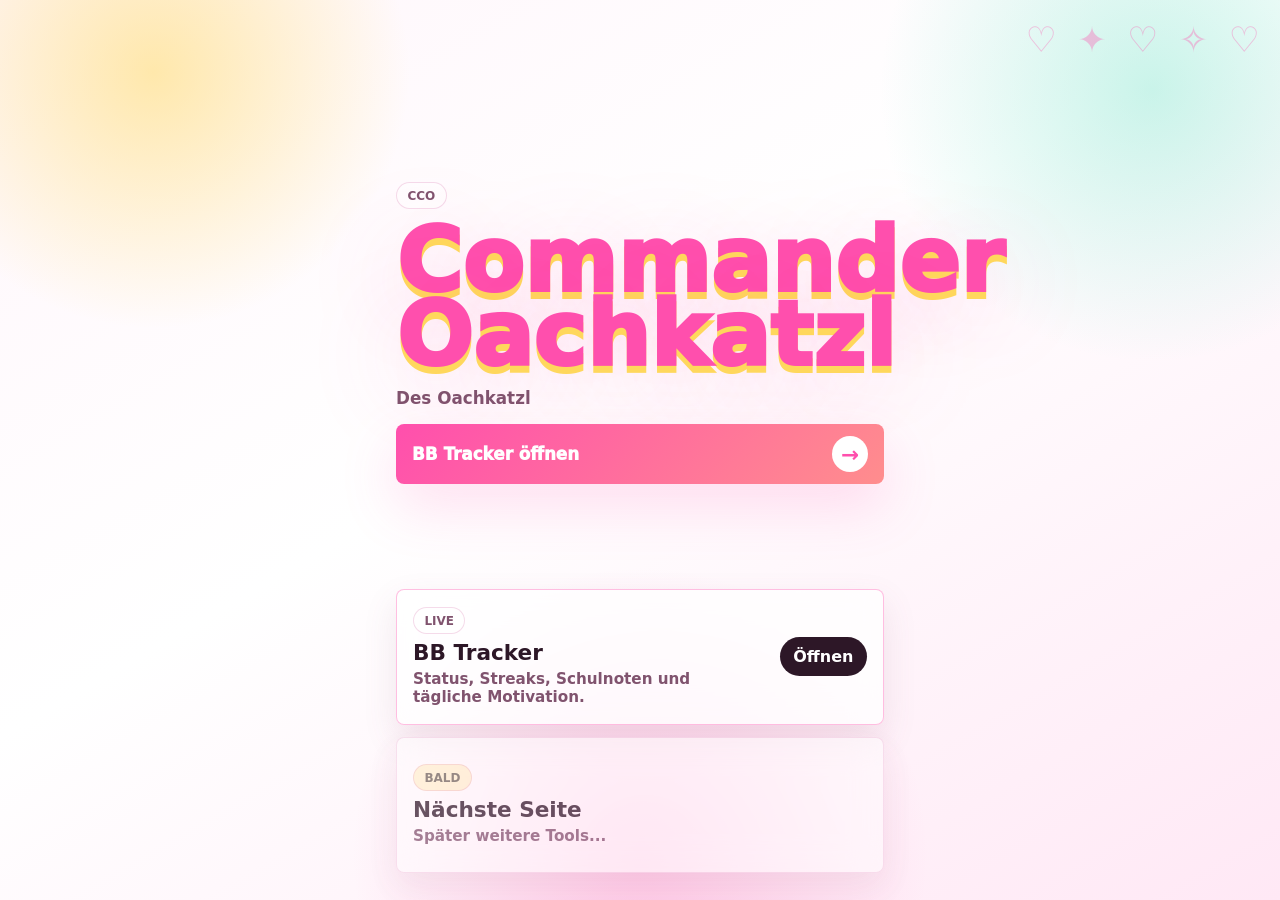
==== index.html @ acfa1119 "Add files via upload" ====
<!doctype html>
<html lang="de">
  <head>
    <meta charset="utf-8" />
    <meta name="viewport" content="width=device-width, initial-scale=1" />
    <title>Commander Oachkatzl</title>
    <link rel="stylesheet" href="Index.css" />
  </head>
  <body>
    <main class="home">
      <section class="hero">
        <p class="eyebrow">CCO</p>
        <h1>Commander Oachkatzl</h1>
        <p class="intro">Des Oachkatzl </p>

        <a class="main-link" href="BB/">
          <span>BB Tracker öffnen</span>
          <b>→</b>
        </a>
      </section>

      <section class="pages" aria-label="Unterseiten">
        <article class="page-card featured">
          <div>
            <span class="badge">Live</span>
            <h2>BB Tracker</h2>
            <p>Status, Streaks, Schulnoten und tägliche Motivation.</p>
          </div>
          <a href="BB/" aria-label="BB Tracker öffnen">Öffnen</a>
        </article>

        <article class="page-card ghost">
          <div>
            <span class="badge">Bald</span>
            <h2>Nächste Seite</h2>
            <p>Später weitere Tools...</p>
          </div>
        </article>
      </section>
    </main>
  </body>
</html>
---- Index.css ----
:root {
  font-family: Inter, ui-sans-serif, system-ui, -apple-system, BlinkMacSystemFont, "Segoe UI", sans-serif;
  color: #2d1727;
  background: #fff4fb;
  --pink: #ff4fad;
  --coral: #ff8d8d;
  --mint: #66dfc2;
  --yellow: #ffd75c;
  --ink: #2d1727;
  --muted: #80536e;
  --panel: rgba(255, 255, 255, 0.78);
  --line: rgba(198, 59, 138, 0.18);
  --shadow: 0 22px 55px rgba(255, 79, 173, 0.18);
}

* {
  box-sizing: border-box;
}

body {
  min-height: 100vh;
  margin: 0;
  color: var(--ink);
  background:
    radial-gradient(circle at 12% 8%, rgba(255, 216, 92, 0.5), transparent 16rem),
    radial-gradient(circle at 90% 10%, rgba(102, 223, 194, 0.35), transparent 17rem),
    radial-gradient(circle at 50% 95%, rgba(255, 79, 173, 0.26), transparent 18rem),
    linear-gradient(150deg, #fff6fb, #fff 45%, #ffe8f5);
}

body::before {
  content: "♡ ✦ ♡ ✧ ♡";
  position: fixed;
  top: 1.2rem;
  right: 1rem;
  z-index: 0;
  color: rgba(255, 79, 173, 0.34);
  font-size: 2.2rem;
  font-weight: 900;
  letter-spacing: 0.25rem;
  pointer-events: none;
}

a {
  color: inherit;
  text-decoration: none;
}

.home {
  position: relative;
  z-index: 1;
  width: min(100%, 520px);
  min-height: 100vh;
  margin: 0 auto;
  padding: max(1rem, env(safe-area-inset-top)) 1rem max(1.2rem, env(safe-area-inset-bottom));
  display: flex;
  flex-direction: column;
  justify-content: space-between;
  gap: 2rem;
}

.hero {
  min-height: 52vh;
  display: flex;
  flex-direction: column;
  justify-content: flex-end;
  gap: 1rem;
  padding-top: 2.5rem;
}

.eyebrow,
.badge {
  width: fit-content;
  margin: 0;
  border: 1px solid var(--line);
  border-radius: 999px;
  padding: 0.35rem 0.65rem;
  color: var(--muted);
  background: rgba(255, 255, 255, 0.6);
  font-size: 0.75rem;
  font-weight: 900;
  text-transform: uppercase;
  letter-spacing: 0;
}

h1,
h2,
p {
  margin: 0;
}

h1 {
  max-width: 9ch;
  font-size: clamp(3.25rem, 16vw, 5.6rem);
  line-height: 0.82;
  font-weight: 1000;
  color: var(--pink);
  text-shadow: 0 0.08em 0 var(--yellow), 0 0.25em 1.1em rgba(255, 79, 173, 0.24);
}

.intro {
  max-width: 27rem;
  color: var(--muted);
  font-size: 1.05rem;
  font-weight: 760;
}

.main-link {
  min-height: 3.75rem;
  display: flex;
  align-items: center;
  justify-content: space-between;
  gap: 1rem;
  border-radius: 8px;
  padding: 0 1rem;
  color: white;
  background: linear-gradient(135deg, var(--pink), var(--coral));
  box-shadow: var(--shadow);
  font-size: 1.05rem;
  font-weight: 950;
}

.main-link b {
  display: grid;
  place-items: center;
  width: 2.25rem;
  height: 2.25rem;
  border-radius: 50%;
  color: var(--pink);
  background: white;
  font-size: 1.35rem;
}

.pages {
  display: grid;
  gap: 0.75rem;
  padding-bottom: 0.5rem;
}

.page-card {
  min-height: 8.5rem;
  display: flex;
  align-items: center;
  justify-content: space-between;
  gap: 1rem;
  border: 1px solid var(--line);
  border-radius: 8px;
  padding: 1rem;
  background: var(--panel);
  box-shadow: 0 14px 34px rgba(128, 83, 110, 0.12);
  backdrop-filter: blur(16px);
}

.page-card > div {
  display: grid;
  gap: 0.45rem;
}

.page-card h2 {
  font-size: 1.35rem;
  line-height: 1;
}

.page-card p {
  color: var(--muted);
  font-size: 0.95rem;
  font-weight: 650;
}

.page-card a {
  flex: 0 0 auto;
  border-radius: 999px;
  padding: 0.62rem 0.85rem;
  color: white;
  background: var(--ink);
  font-weight: 900;
}

.featured {
  border-color: rgba(255, 79, 173, 0.36);
}

.ghost {
  opacity: 0.72;
}

.ghost .badge {
  color: #6d6258;
  background: rgba(255, 216, 92, 0.28);
}

@media (max-width: 360px) {
  .page-card {
    align-items: flex-start;
    flex-direction: column;
  }
}
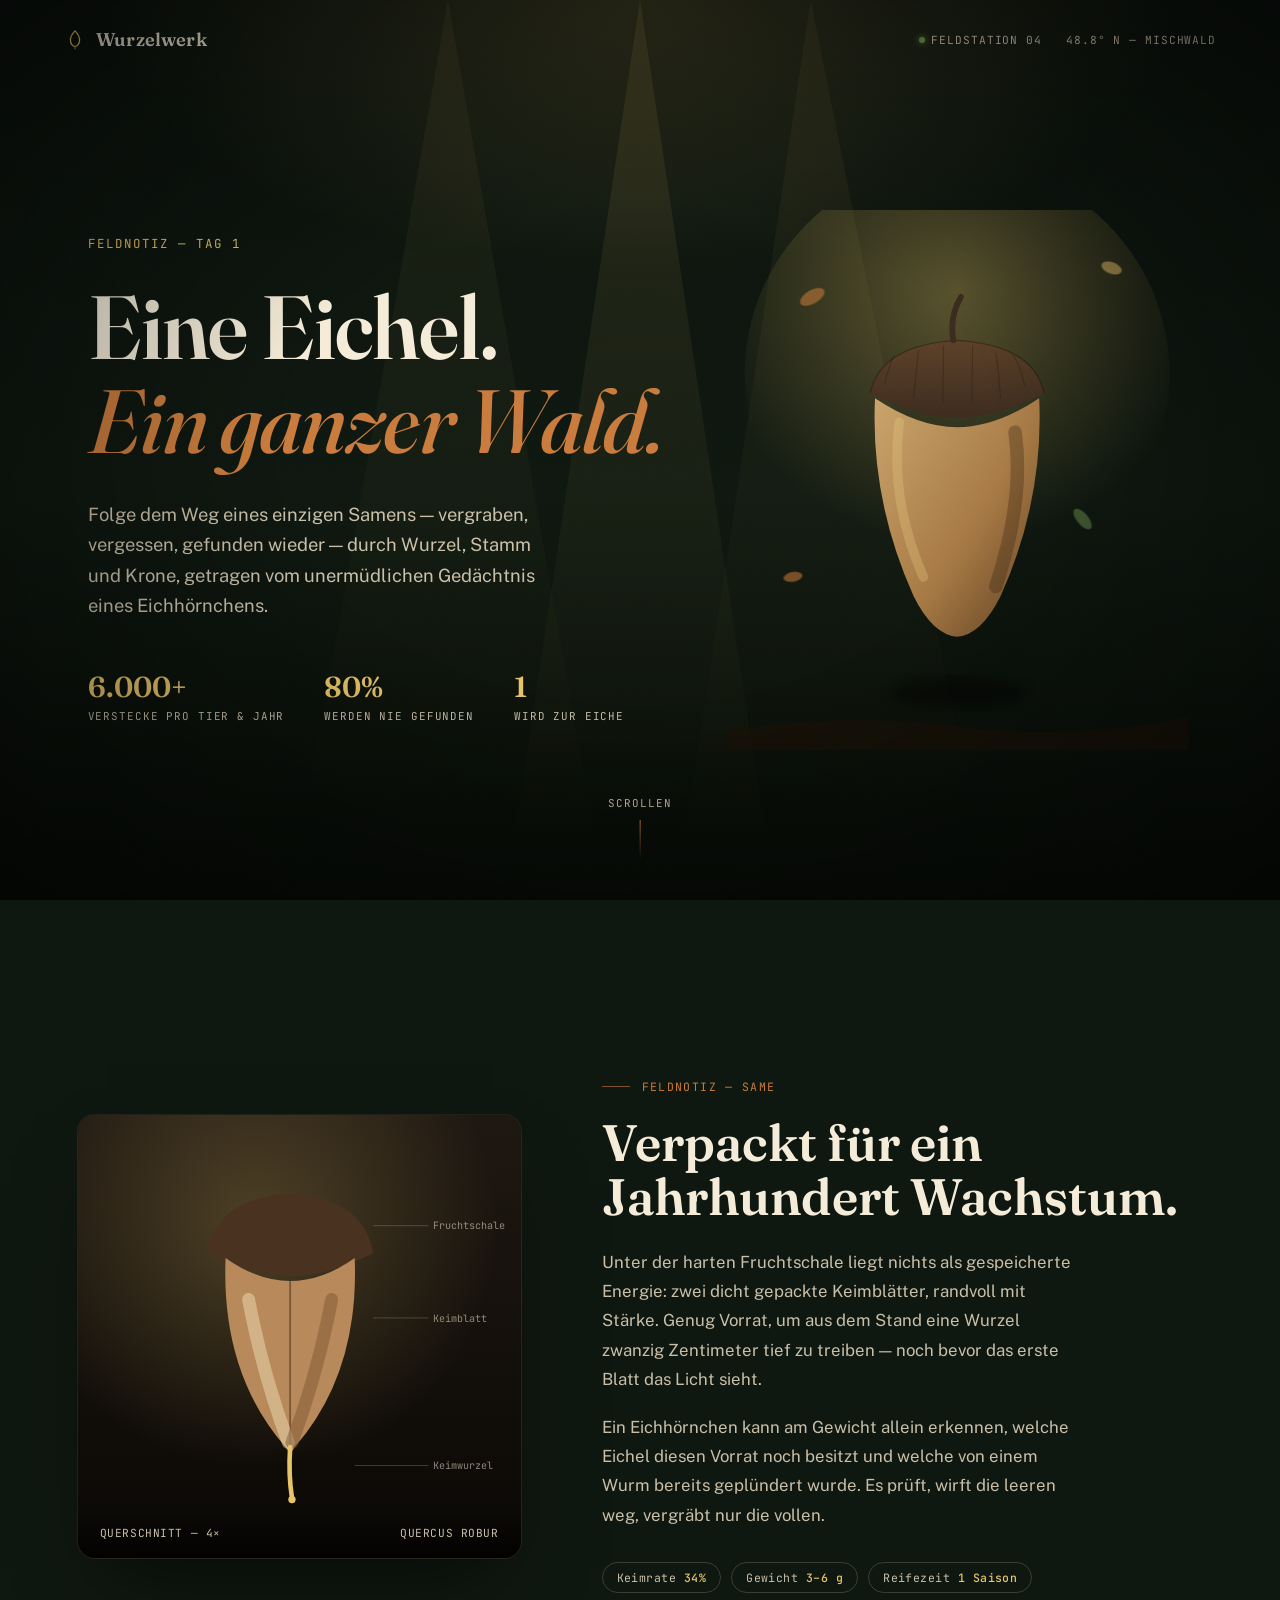
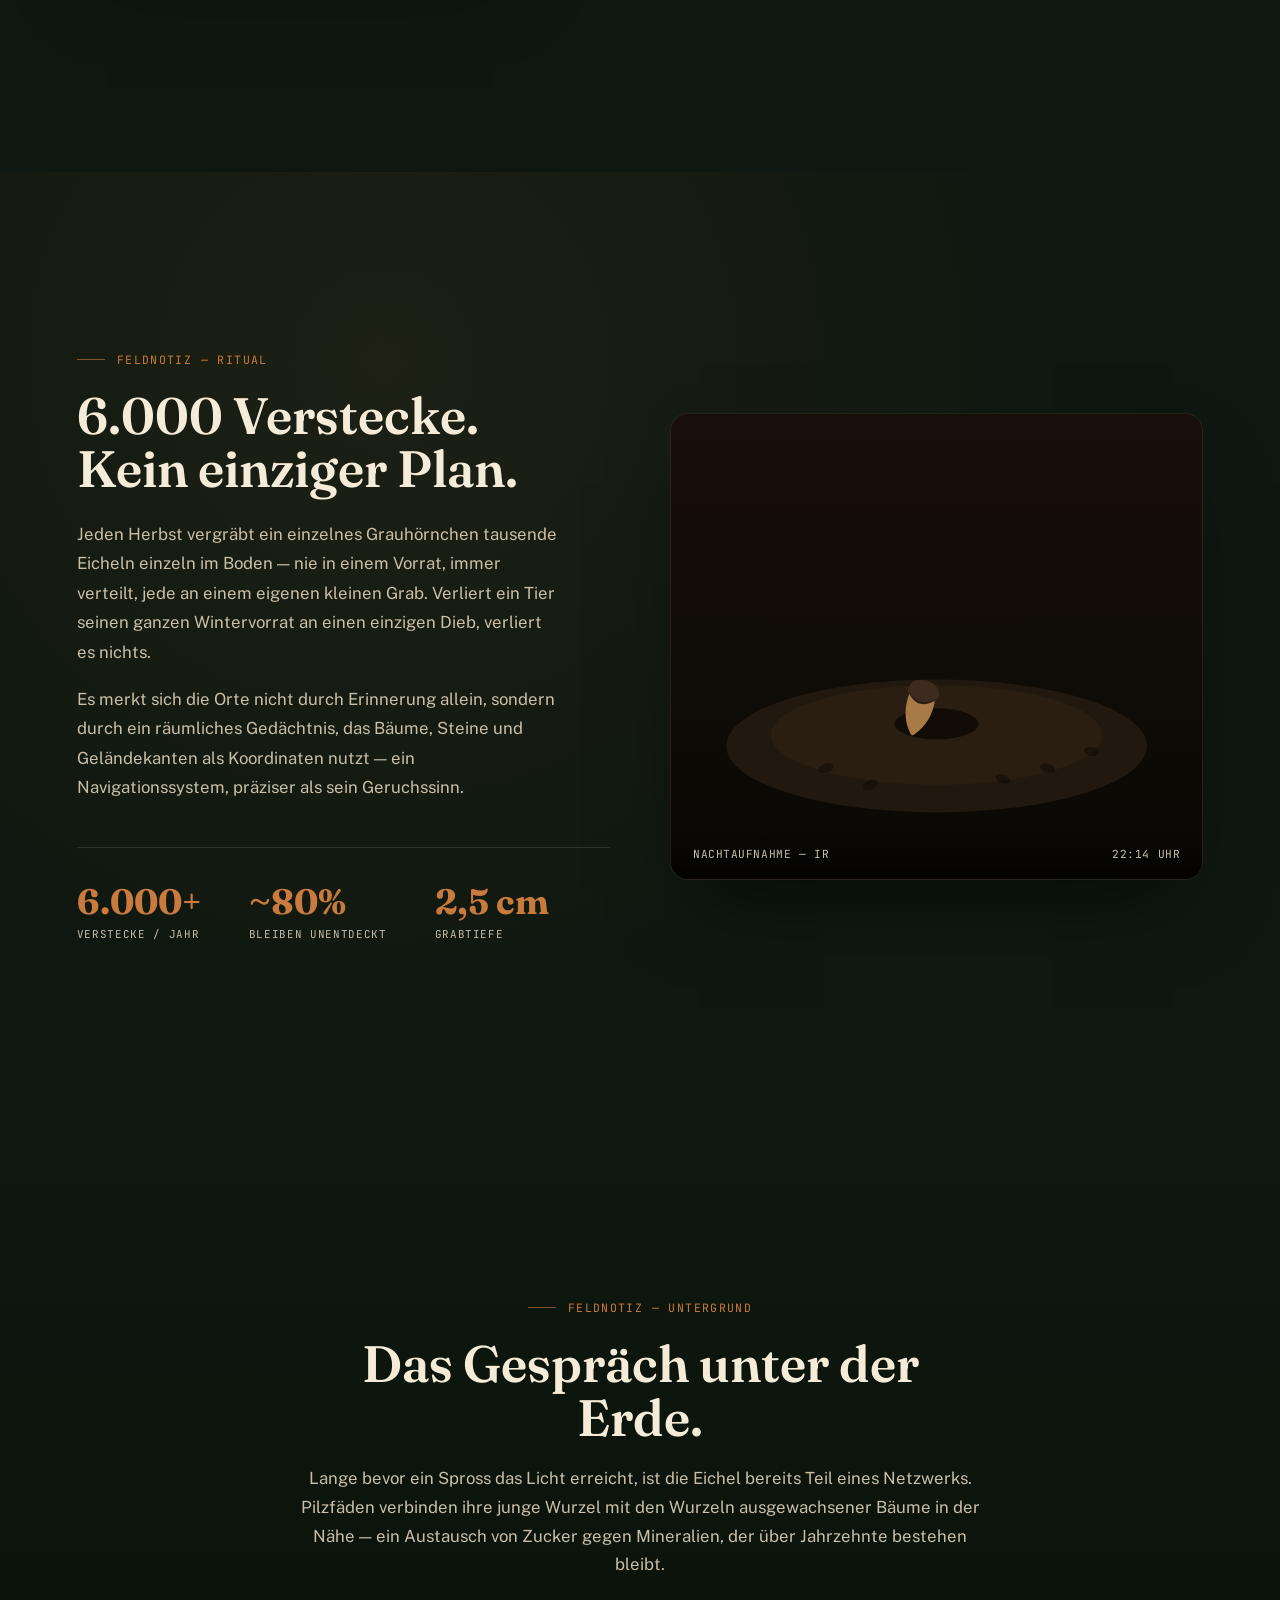
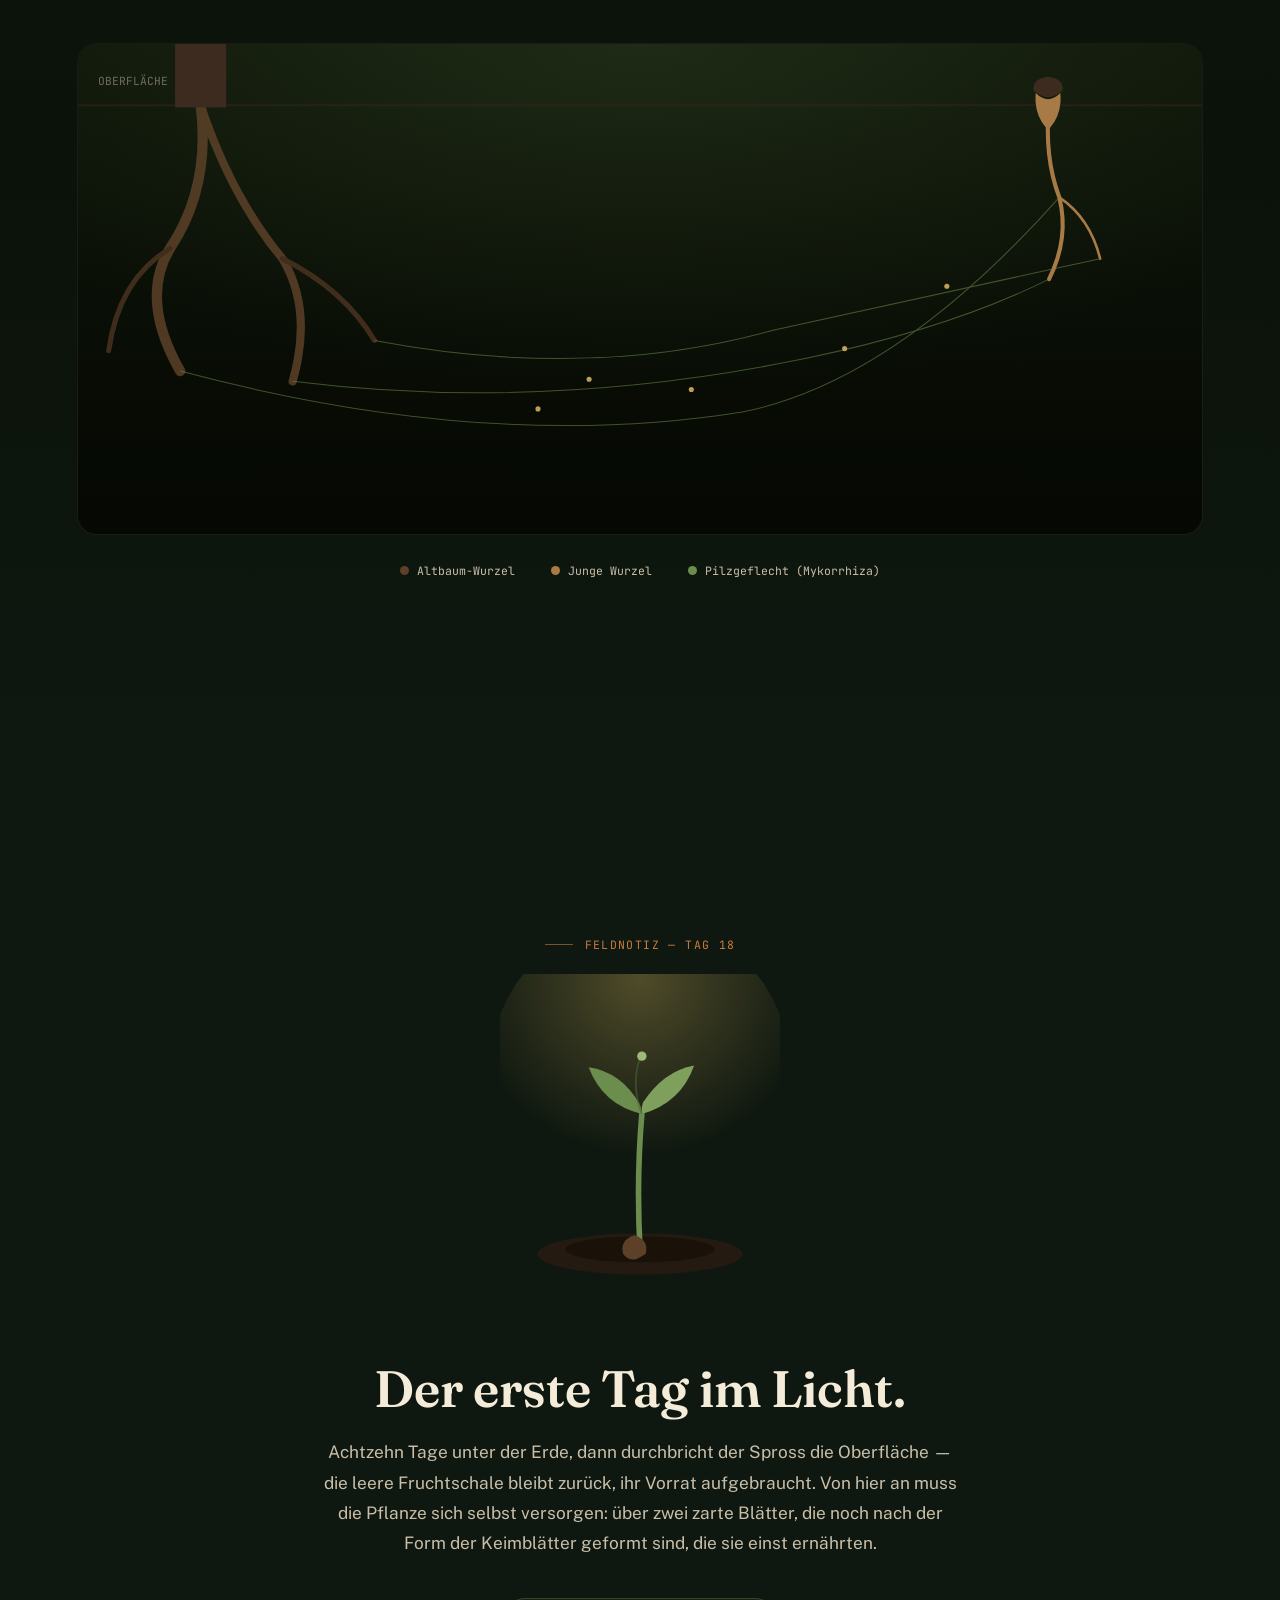
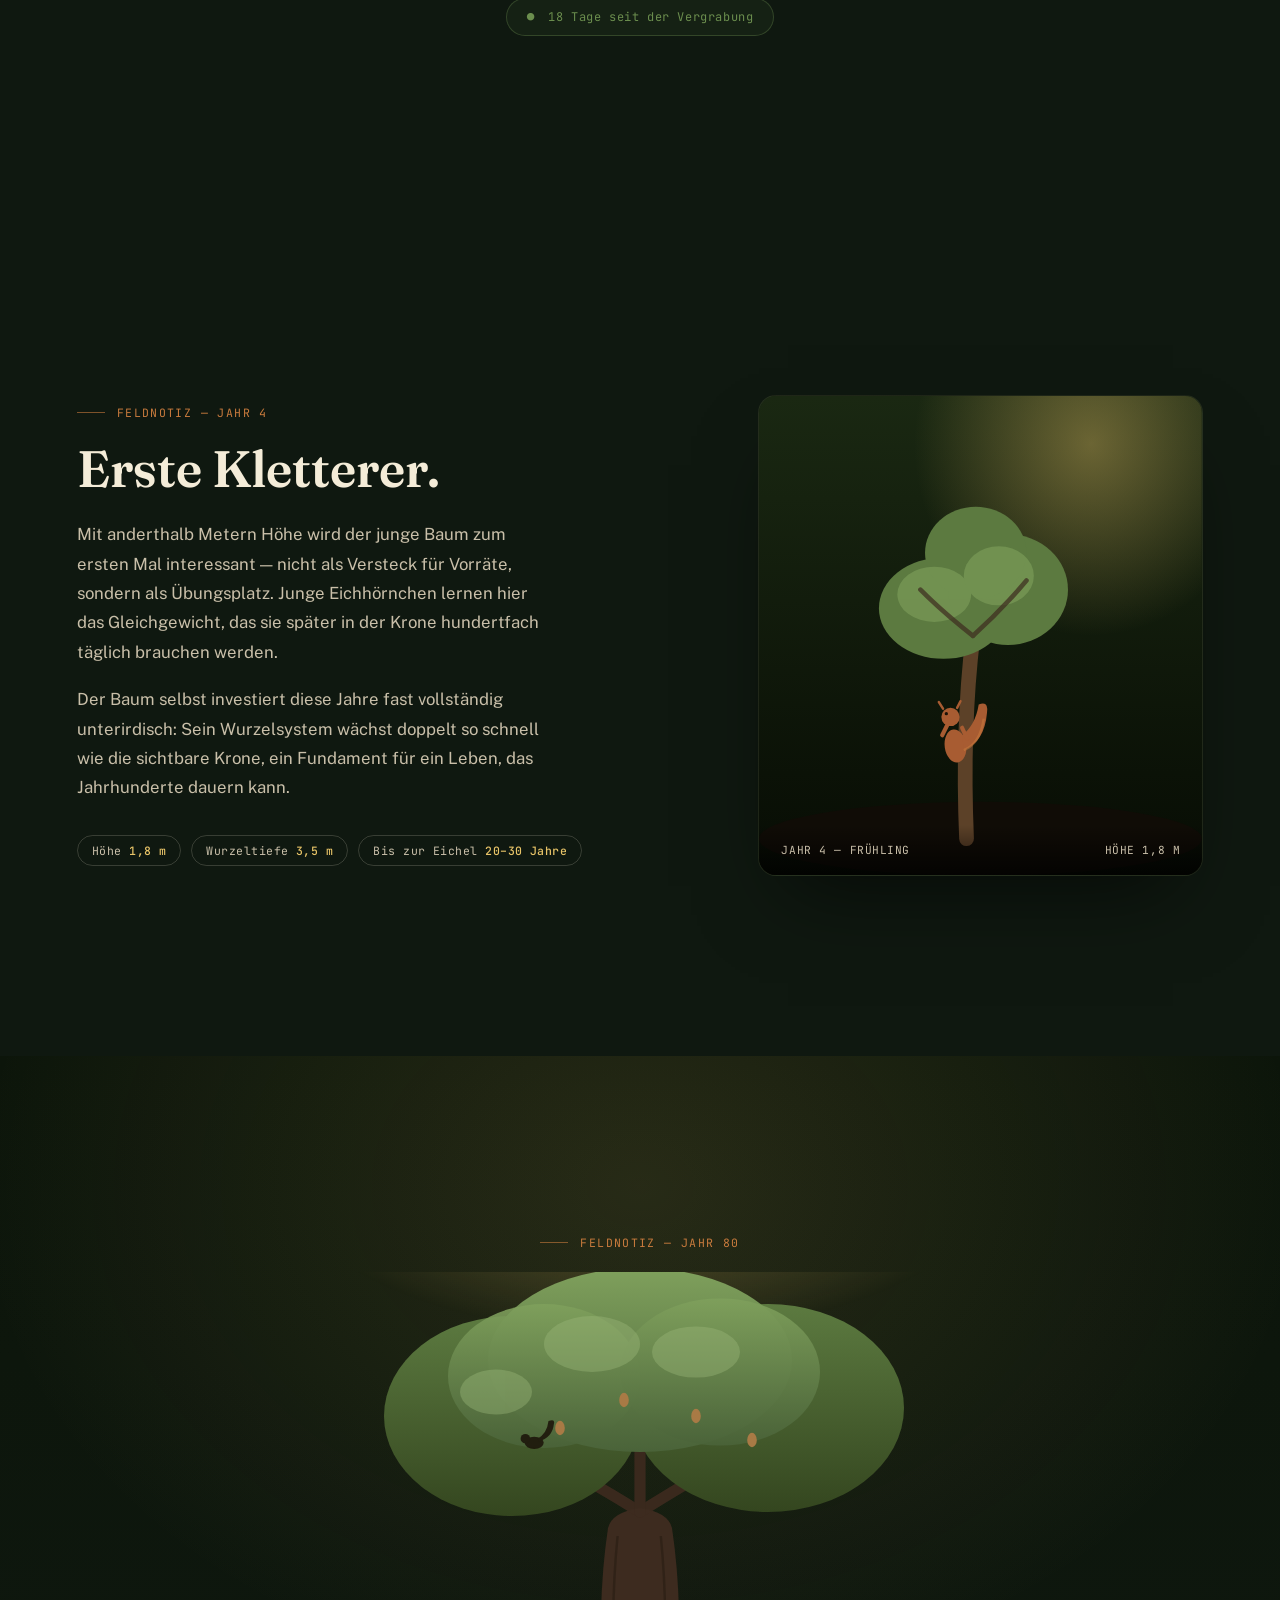
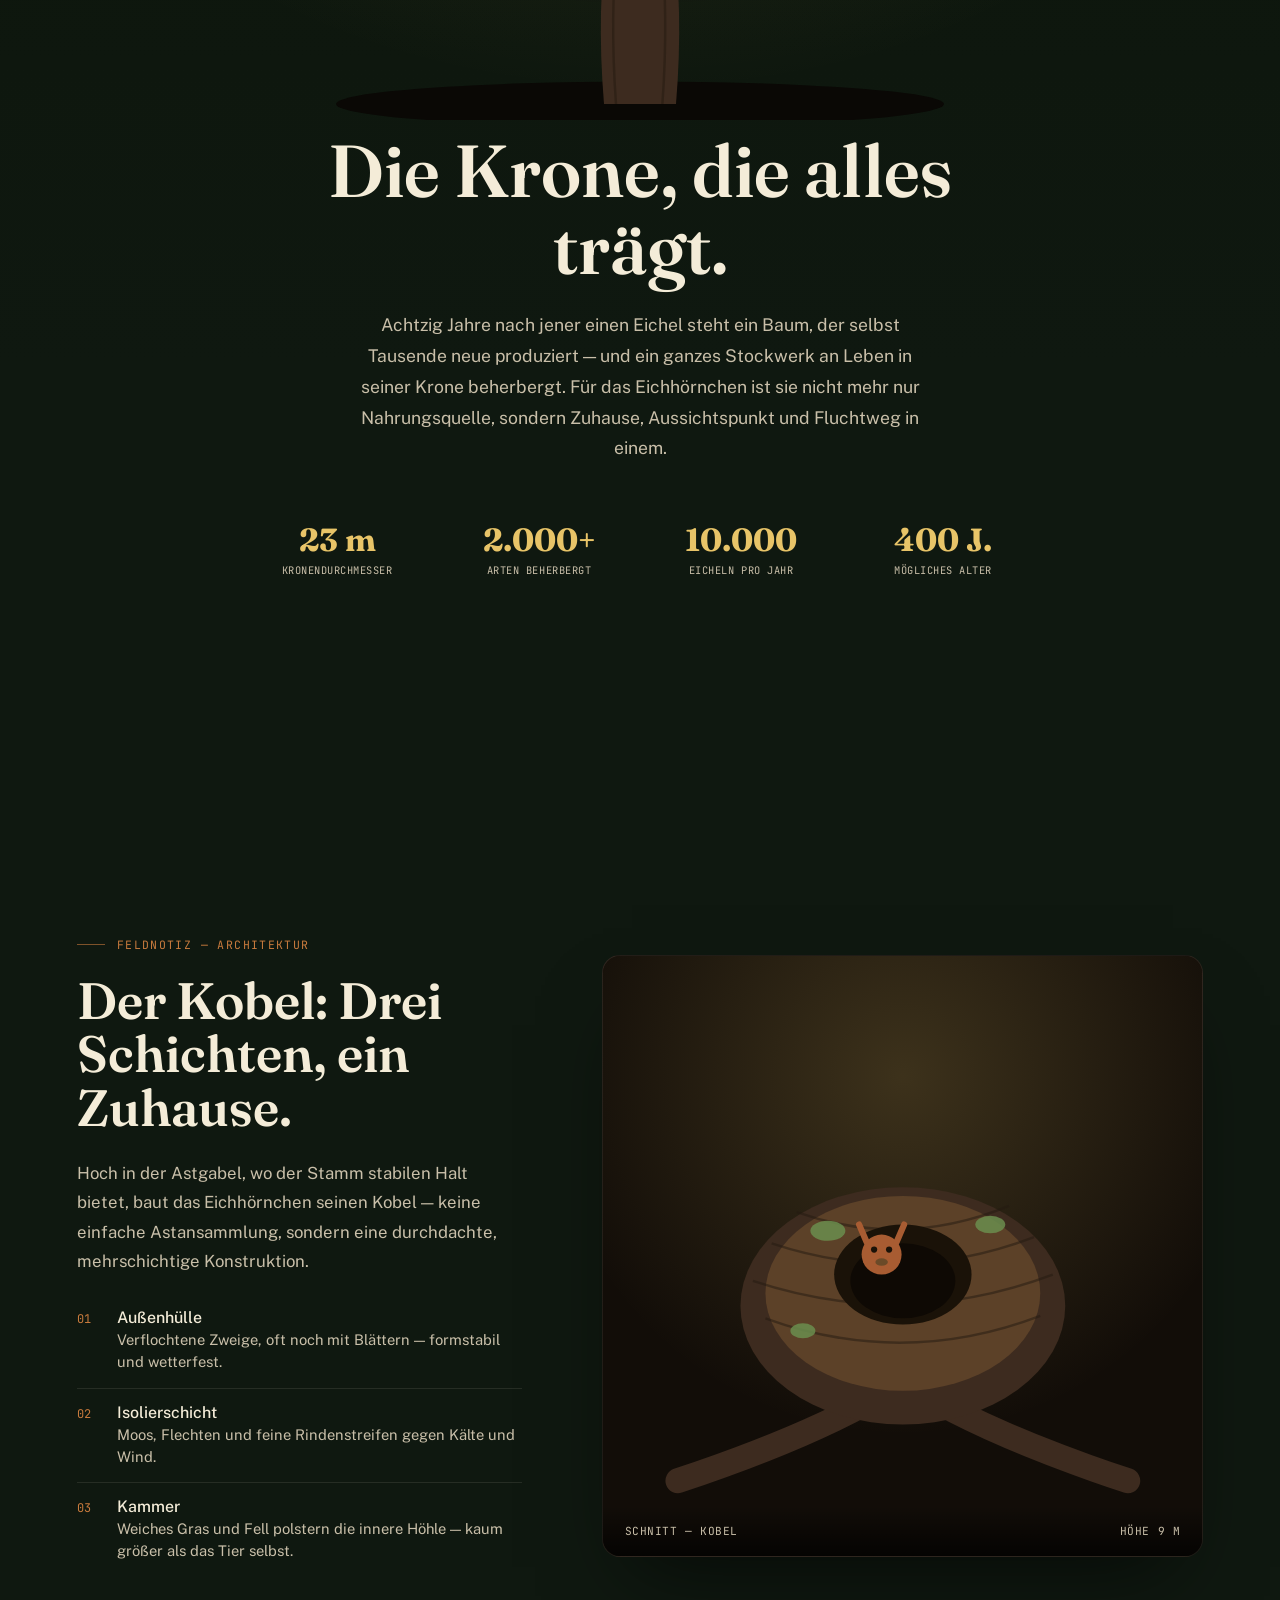
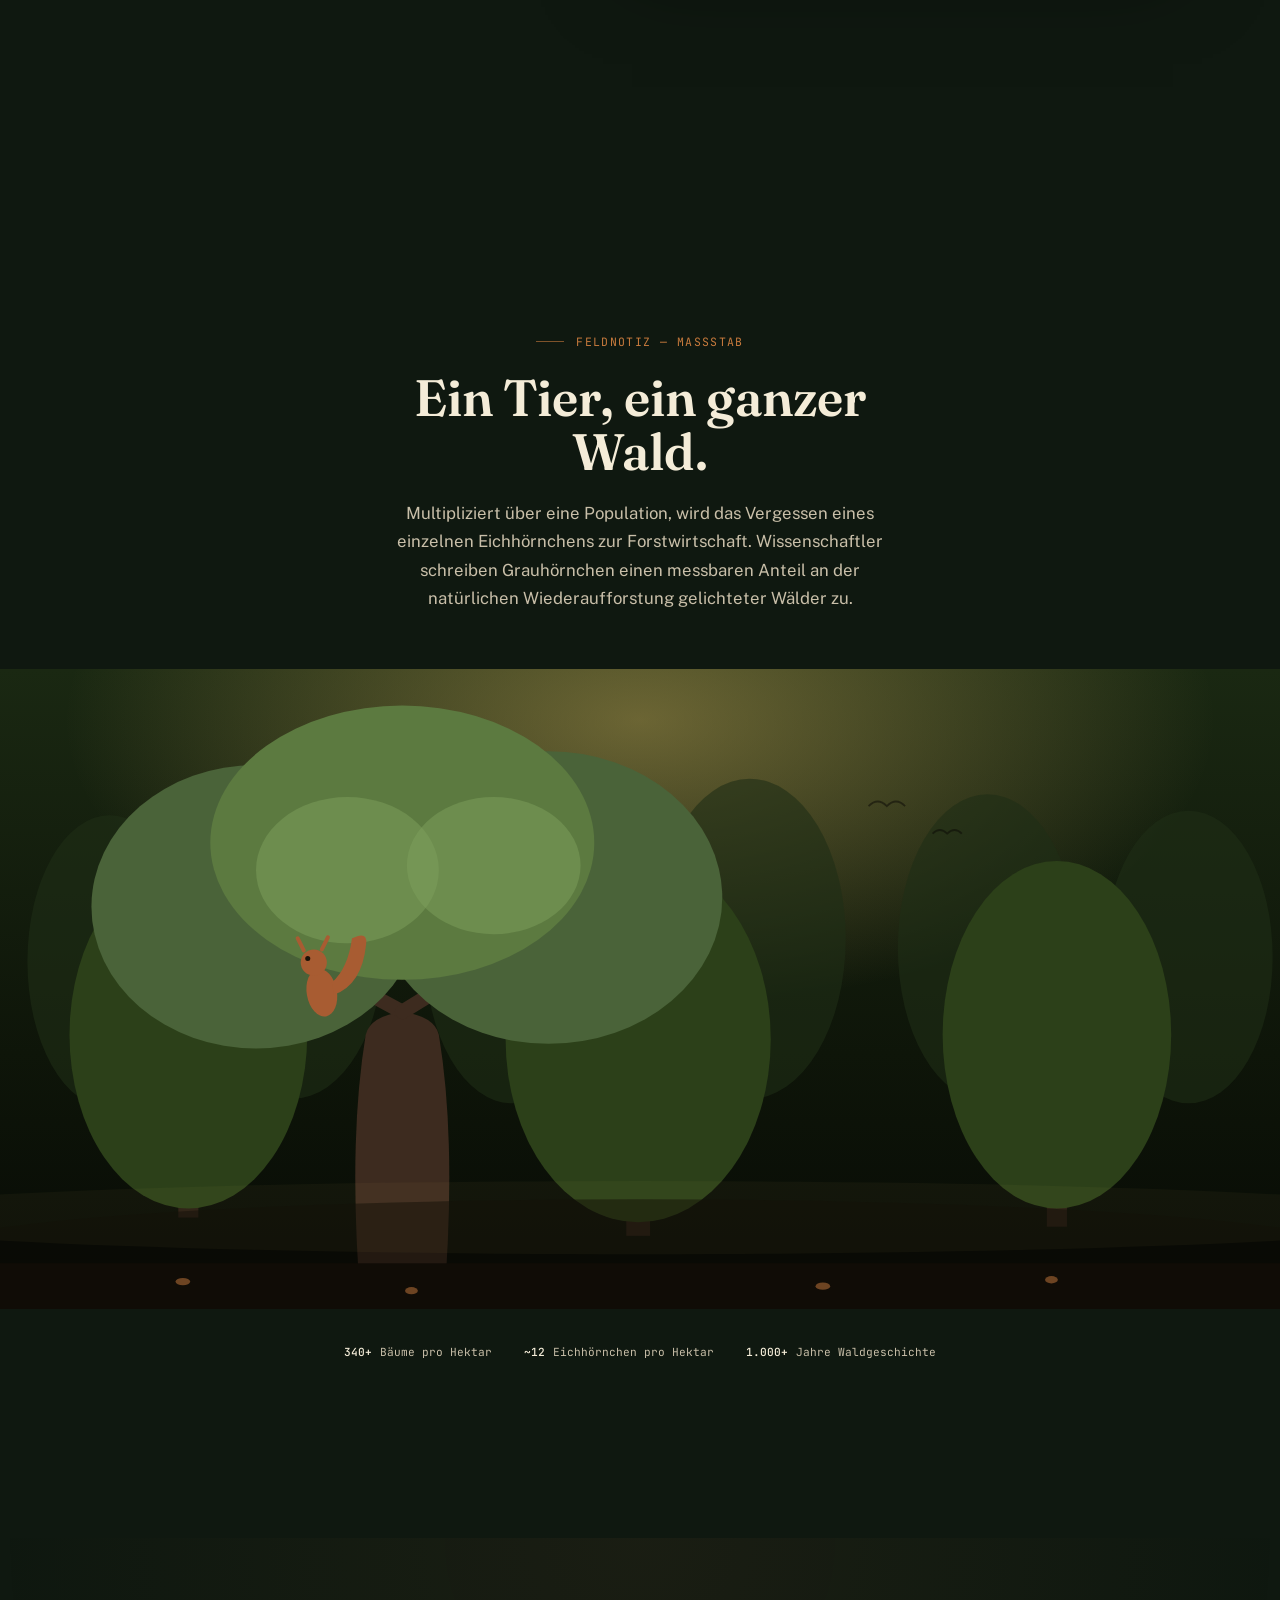
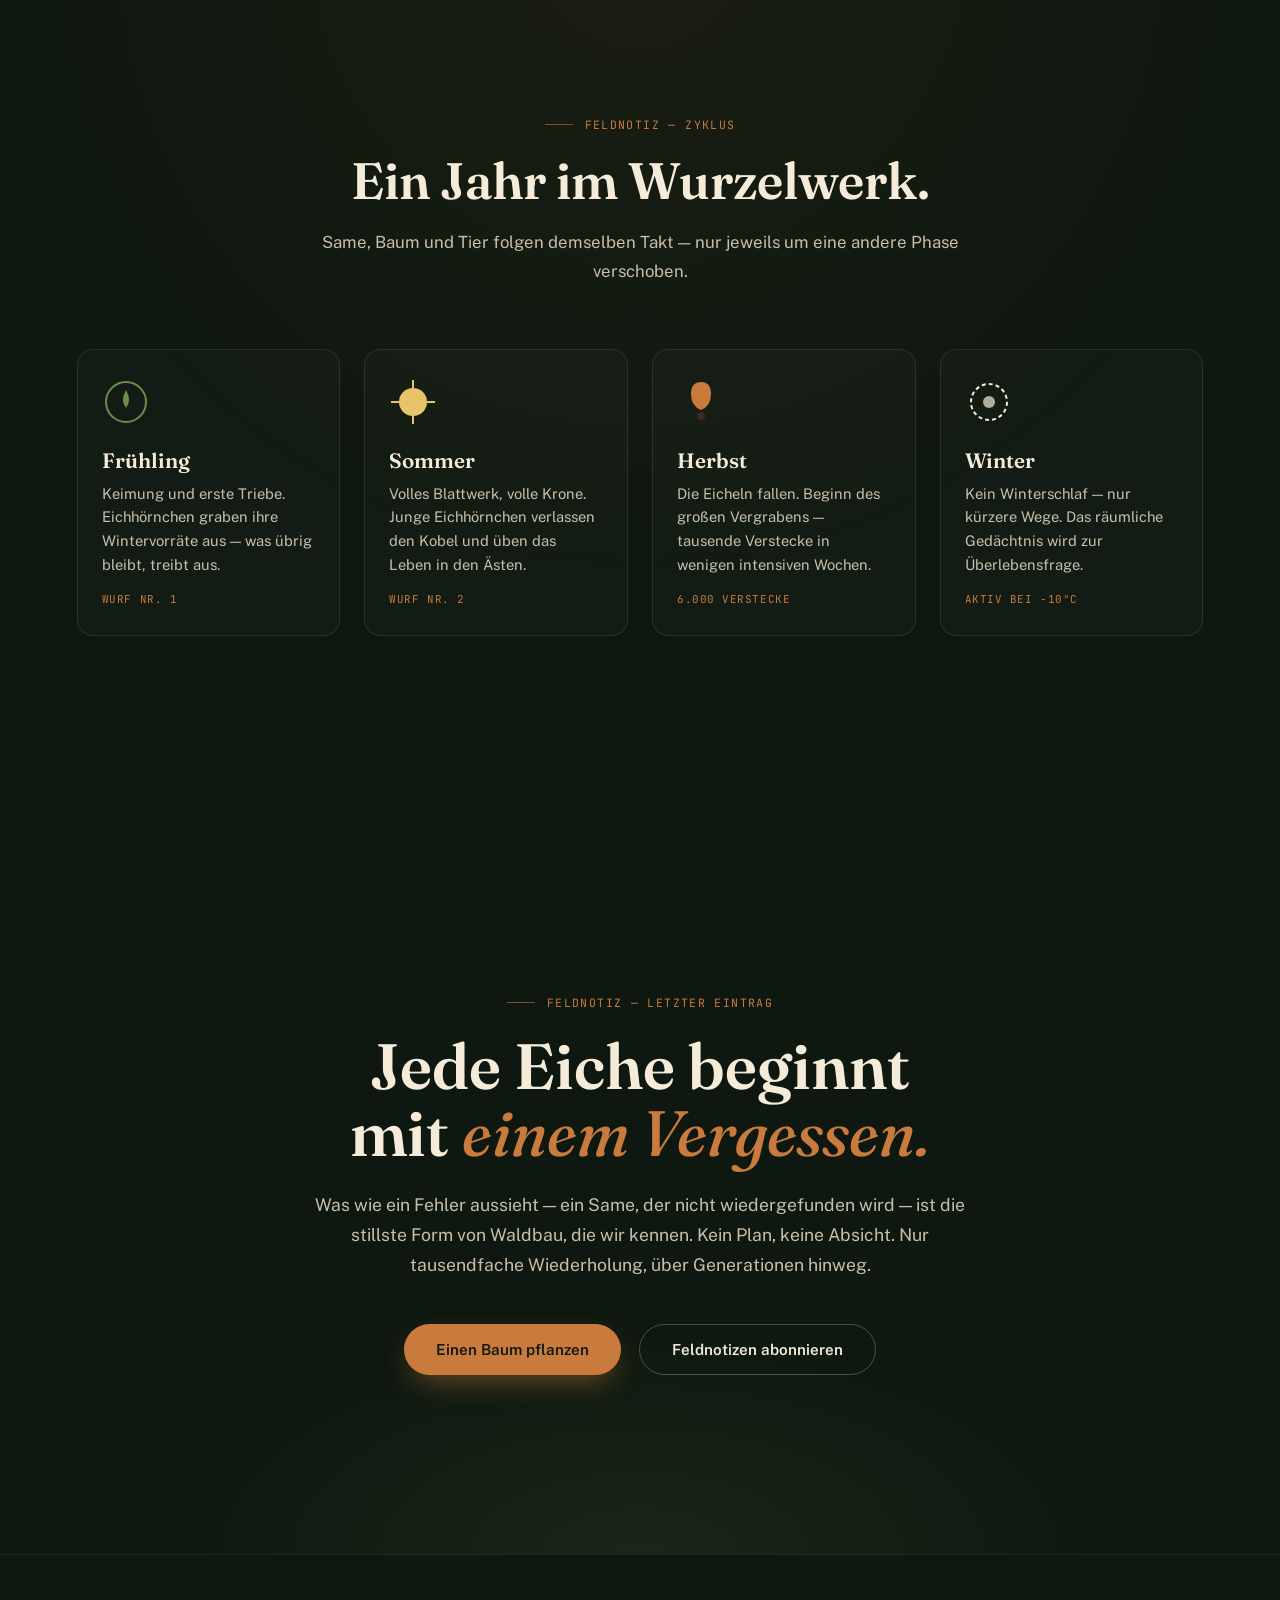
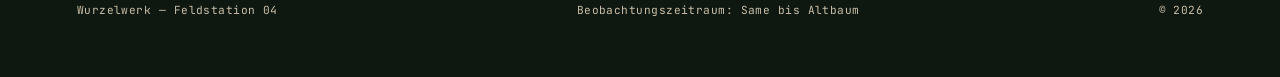
==== commit c66f3678: "Update index.html" ====
--- a/index.html
+++ b/index.html
@@ -1,42 +1,1505 @@
-<!doctype html>
+<!DOCTYPE html>
 <html lang="de">
-  <head>
-    <meta charset="utf-8" />
-    <meta name="viewport" content="width=device-width, initial-scale=1" />
-    <title>Commander Oachkatzl</title>
-    <link rel="stylesheet" href="Index.css" />
-  </head>
-  <body>
-    <main class="home">
-      <section class="hero">
-        <p class="eyebrow">CCO</p>
-        <h1>Commander Oachkatzl</h1>
-        <p class="intro">Des Oachkatzl </p>
-
-        <a class="main-link" href="BB/">
-          <span>BB Tracker öffnen</span>
-          <b>→</b>
-        </a>
-      </section>
-
-      <section class="pages" aria-label="Unterseiten">
-        <article class="page-card featured">
-          <div>
-            <span class="badge">Live</span>
-            <h2>BB Tracker</h2>
-            <p>Status, Streaks, Schulnoten und tägliche Motivation.</p>
+<head>
+<meta charset="UTF-8">
+<meta name="viewport" content="width=device-width, initial-scale=1.0">
+<title>Wurzelwerk — Die Reise einer Eichel</title>
+<link rel="preconnect" href="https://fonts.googleapis.com">
+<link rel="preconnect" href="https://fonts.gstatic.com" crossorigin>
+<link href="https://fonts.googleapis.com/css2?family=Fraunces:ital,opsz,wght@0,9..144,300;0,9..144,400;0,9..144,500;0,9..144,600;0,9..144,700;0,9..144,900;1,9..144,400;1,9..144,500&family=Public+Sans:wght@300;400;500;600;700&family=JetBrains+Mono:wght@400;500&display=swap" rel="stylesheet">
+<style>
+/* ===================================================================
+   TOKENS
+=================================================================== */
+:root{
+  --moss-black:   #0F1810;
+  --bark-wet:      #3D2B1F;
+  --bark-wet-2:    #2A1E15;
+  --ember:         #C97B3D;
+  --sun:           #E8C468;
+  --leaf:          #6B8E4E;
+  --leaf-deep:     #4A6339;
+  --bone:          #F4ECD8;
+  --bone-dim:      #C9BFA9;
+
+  --display: 'Fraunces', serif;
+  --body: 'Public Sans', sans-serif;
+  --mono: 'JetBrains Mono', monospace;
+
+  --container: 1180px;
+  --section-pad: clamp(96px, 14vw, 180px);
+}
+
+*{margin:0;padding:0;box-sizing:border-box;}
+html{scroll-behavior:smooth;}
+body{
+  background:var(--moss-black);
+  color:var(--bone);
+  font-family:var(--body);
+  overflow-x:hidden;
+  position:relative;
+}
+
+::selection{background:var(--ember);color:var(--moss-black);}
+
+@media (prefers-reduced-motion: reduce){
+  *{animation-duration:0.01ms !important;animation-iteration-count:1 !important;transition-duration:0.01ms !important;scroll-behavior:auto !important;}
+}
+
+a{color:inherit;text-decoration:none;}
+img{max-width:100%;display:block;}
+
+::-webkit-scrollbar{width:10px;}
+::-webkit-scrollbar-track{background:var(--moss-black);}
+::-webkit-scrollbar-thumb{background:var(--bark-wet);border-radius:6px;}
+
+/* ===================================================================
+   GRAIN / VIGNETTE OVERLAY (atmosphere)
+=================================================================== */
+.grain{
+  position:fixed;inset:0;
+  pointer-events:none;
+  z-index:200;
+  opacity:0.05;
+  mix-blend-mode:overlay;
+  background-image:url("data:image/svg+xml,%3Csvg xmlns='http://www.w3.org/2000/svg' width='200' height='200'%3E%3Cfilter id='n'%3E%3CfeTurbulence type='fractalNoise' baseFrequency='0.9' numOctaves='3' stitchTiles='stitch'/%3E%3C/filter%3E%3Crect width='100%25' height='100%25' filter='url(%23n)'/%3E%3C/svg%3E");
+}
+.vignette{
+  position:fixed;inset:0;
+  pointer-events:none;
+  z-index:199;
+  background:radial-gradient(ellipse at 50% 50%, transparent 40%, rgba(0,0,0,0.55) 100%);
+}
+
+/* ===================================================================
+   GROWTH SPINE (the signature element)
+   A single vertical line of root/branch that runs the length of the
+   page and forks at section boundaries, drawn with scroll progress.
+=================================================================== */
+#spine-wrap{
+  position:absolute;
+  top:0;left:50%;
+  transform:translateX(-50%);
+  width:6px;
+  height:100%;
+  z-index:1;
+  pointer-events:none;
+}
+#spine-svg{
+  position:sticky;
+  top:0;
+  width:100%;
+  height:100vh;
+}
+#spine-path{
+  fill:none;
+  stroke:var(--ember);
+  stroke-width:2.5;
+  opacity:0.5;
+  filter:drop-shadow(0 0 8px rgba(201,123,61,0.45));
+}
+
+/* ===================================================================
+   NAV
+=================================================================== */
+header{
+  position:fixed;
+  top:0;left:0;right:0;
+  z-index:100;
+  display:flex;
+  align-items:center;
+  justify-content:space-between;
+  padding:28px clamp(24px, 5vw, 64px);
+  mix-blend-mode:normal;
+}
+.brand{
+  font-family:var(--display);
+  font-weight:600;
+  font-size:1.15rem;
+  letter-spacing:0.01em;
+  display:flex;
+  align-items:center;
+  gap:10px;
+}
+.brand-mark{width:22px;height:22px;}
+.nav-field{
+  font-family:var(--mono);
+  font-size:0.7rem;
+  letter-spacing:0.08em;
+  text-transform:uppercase;
+  color:var(--bone-dim);
+  display:flex;
+  gap:24px;
+}
+.nav-field span{display:flex;align-items:center;gap:6px;}
+.dot-live{
+  width:6px;height:6px;border-radius:50%;
+  background:var(--leaf);
+  box-shadow:0 0 6px var(--leaf);
+  animation:pulse-dot 2.4s infinite ease-in-out;
+}
+@keyframes pulse-dot{0%,100%{opacity:1;}50%{opacity:0.35;}}
+
+@media (max-width:720px){
+  .nav-field{display:none;}
+}
+
+/* ===================================================================
+   SECTION SCAFFOLD
+=================================================================== */
+section{
+  position:relative;
+  z-index:2;
+  padding:var(--section-pad) clamp(24px, 6vw, 80px);
+}
+.container{
+  max-width:var(--container);
+  margin:0 auto;
+  position:relative;
+}
+
+.eyebrow{
+  font-family:var(--mono);
+  font-size:0.72rem;
+  letter-spacing:0.12em;
+  text-transform:uppercase;
+  color:var(--ember);
+  display:flex;
+  align-items:center;
+  gap:12px;
+  margin-bottom:22px;
+}
+.eyebrow::before{
+  content:'';
+  width:28px;height:1px;
+  background:var(--ember);
+  opacity:0.6;
+}
+
+h1,h2,h3{font-family:var(--display);font-weight:600;line-height:1.05;}
+
+.reveal{
+  opacity:0;
+  transform:translateY(40px);
+  transition:opacity 0.9s cubic-bezier(.16,1,.3,1), transform 0.9s cubic-bezier(.16,1,.3,1);
+}
+.reveal.in{opacity:1;transform:translateY(0);}
+.reveal-delay-1{transition-delay:0.12s;}
+.reveal-delay-2{transition-delay:0.24s;}
+.reveal-delay-3{transition-delay:0.36s;}
+
+/* ===================================================================
+   HERO
+=================================================================== */
+#hero{
+  min-height:100vh;
+  display:flex;
+  align-items:center;
+  padding-top:140px;
+  padding-bottom:80px;
+  overflow:hidden;
+}
+#hero-bg{
+  position:absolute;
+  inset:0;
+  z-index:0;
+  background:
+    radial-gradient(ellipse 70% 50% at 50% 0%, rgba(232,196,104,0.16), transparent 60%),
+    linear-gradient(180deg, #0c130d 0%, var(--moss-black) 55%, #070b06 100%);
+}
+.hero-rays{
+  position:absolute;
+  inset:0;
+  z-index:0;
+  opacity:0.5;
+}
+.hero-grid{
+  display:grid;
+  grid-template-columns:1.1fr 0.9fr;
+  gap:60px;
+  align-items:center;
+  position:relative;
+  z-index:2;
+}
+.hero-kicker{
+  font-family:var(--mono);
+  font-size:0.78rem;
+  letter-spacing:0.16em;
+  text-transform:uppercase;
+  color:var(--sun);
+  margin-bottom:28px;
+  display:block;
+}
+.hero-title{
+  font-size:clamp(3rem, 7vw, 6.4rem);
+  color:var(--bone);
+  letter-spacing:-0.01em;
+}
+.hero-title em{
+  font-style:italic;
+  font-weight:500;
+  color:var(--ember);
+  display:block;
+}
+.hero-sub{
+  margin-top:32px;
+  font-size:1.15rem;
+  line-height:1.65;
+  color:var(--bone-dim);
+  max-width:460px;
+}
+.hero-meta{
+  margin-top:48px;
+  display:flex;
+  gap:40px;
+  flex-wrap:wrap;
+}
+.hero-meta-item{
+  font-family:var(--mono);
+}
+.hero-meta-num{
+  font-family:var(--display);
+  font-size:1.8rem;
+  font-weight:600;
+  color:var(--sun);
+  display:block;
+}
+.hero-meta-label{
+  font-size:0.68rem;
+  letter-spacing:0.08em;
+  text-transform:uppercase;
+  color:var(--bone-dim);
+}
+.hero-visual{
+  position:relative;
+  aspect-ratio:1/1.15;
+}
+.scroll-cue{
+  position:absolute;
+  bottom:40px;
+  left:50%;
+  transform:translateX(-50%);
+  display:flex;
+  flex-direction:column;
+  align-items:center;
+  gap:10px;
+  font-family:var(--mono);
+  font-size:0.68rem;
+  letter-spacing:0.1em;
+  text-transform:uppercase;
+  color:var(--bone-dim);
+  z-index:5;
+}
+.scroll-cue-line{
+  width:1px;height:40px;
+  background:linear-gradient(180deg, var(--ember), transparent);
+  animation:scroll-flow 1.8s infinite ease-in-out;
+}
+@keyframes scroll-flow{0%{transform:scaleY(0);transform-origin:top;}50%{transform:scaleY(1);transform-origin:top;}51%{transform-origin:bottom;}100%{transform:scaleY(0);transform-origin:bottom;}}
+
+@media (max-width:900px){
+  .hero-grid{grid-template-columns:1fr;}
+  .hero-visual{aspect-ratio:1/0.9;order:-1;}
+}
+/* ===================================================================
+   SECTION 02 — ANATOMY (split image / text, macro detail)
+=================================================================== */
+.split{
+  display:grid;
+  grid-template-columns:0.85fr 1.15fr;
+  gap:80px;
+  align-items:center;
+}
+.split.flip{grid-template-columns:1.15fr 0.85fr;}
+.split.flip .split-visual{order:2;}
+.split.flip .split-text{order:1;}
+
+.split-text h2{
+  font-size:clamp(2.2rem, 4vw, 3.4rem);
+  margin-bottom:24px;
+  color:var(--bone);
+}
+.split-text p{
+  font-size:1.05rem;
+  line-height:1.75;
+  color:var(--bone-dim);
+  max-width:480px;
+}
+.split-text p + p{margin-top:18px;}
+
+.field-tags{
+  display:flex;
+  flex-wrap:wrap;
+  gap:10px;
+  margin-top:32px;
+}
+.field-tag{
+  font-family:var(--mono);
+  font-size:0.72rem;
+  letter-spacing:0.04em;
+  padding:7px 14px;
+  border:1px solid rgba(244,236,216,0.18);
+  border-radius:100px;
+  color:var(--bone-dim);
+}
+.field-tag b{color:var(--sun);font-weight:500;}
+
+.split-visual{position:relative;}
+.visual-card{
+  position:relative;
+  border-radius:18px;
+  overflow:hidden;
+  background:linear-gradient(160deg, #1A1410, #0C0E08);
+  border:1px solid rgba(244,236,216,0.08);
+  box-shadow:0 40px 80px -30px rgba(0,0,0,0.6);
+}
+.visual-card svg{display:block;width:100%;height:auto;}
+.visual-caption{
+  position:absolute;
+  bottom:0;left:0;right:0;
+  padding:18px 22px;
+  background:linear-gradient(0deg, rgba(0,0,0,0.75), transparent);
+  font-family:var(--mono);
+  font-size:0.7rem;
+  letter-spacing:0.05em;
+  color:var(--bone-dim);
+  display:flex;
+  justify-content:space-between;
+}
+
+@media (max-width:880px){
+  .split,.split.flip{grid-template-columns:1fr;gap:48px;}
+  .split.flip .split-visual,.split.flip .split-text{order:initial;}
+}
+
+/* ===================================================================
+   SECTION 03 — THE CACHE (full-bleed dark, ritual feeling)
+=================================================================== */
+#cache{
+  background:
+    radial-gradient(circle at 30% 20%, rgba(201,123,61,0.08), transparent 55%),
+    var(--moss-black);
+}
+.cache-grid{
+  display:grid;
+  grid-template-columns:1fr 1fr;
+  gap:60px;
+  align-items:center;
+}
+.cache-stat-row{
+  display:flex;
+  gap:48px;
+  margin-top:44px;
+  padding-top:32px;
+  border-top:1px solid rgba(244,236,216,0.12);
+}
+.cache-stat b{
+  font-family:var(--display);
+  font-size:2.2rem;
+  color:var(--ember);
+  display:block;
+}
+.cache-stat span{
+  font-family:var(--mono);
+  font-size:0.68rem;
+  text-transform:uppercase;
+  letter-spacing:0.06em;
+  color:var(--bone-dim);
+}
+@media (max-width:880px){
+  .cache-grid{grid-template-columns:1fr;}
+  .cache-stat-row{flex-wrap:wrap;gap:32px;}
+}
+
+/* ===================================================================
+   SECTION 04 — ROOT NETWORK (full bleed banner, horizontal scroll feel)
+=================================================================== */
+#roots{
+  background:linear-gradient(180deg, var(--moss-black) 0%, #0A1209 50%, var(--moss-black) 100%);
+  padding-top:var(--section-pad);
+}
+.roots-head{
+  text-align:center;
+  max-width:680px;
+  margin:0 auto 64px;
+}
+.roots-head h2{font-size:clamp(2.2rem,4vw,3.2rem);margin-bottom:20px;}
+.roots-head p{color:var(--bone-dim);font-size:1.05rem;line-height:1.7;}
+.roots-visual{
+  position:relative;
+  border-radius:20px;
+  overflow:hidden;
+  border:1px solid rgba(244,236,216,0.08);
+  background:#070A05;
+}
+.roots-visual svg{width:100%;display:block;}
+.roots-legend{
+  display:flex;
+  justify-content:center;
+  gap:36px;
+  margin-top:28px;
+  flex-wrap:wrap;
+}
+.roots-legend-item{
+  display:flex;
+  align-items:center;
+  gap:8px;
+  font-family:var(--mono);
+  font-size:0.72rem;
+  color:var(--bone-dim);
+}
+.roots-legend-dot{width:9px;height:9px;border-radius:50%;}
+
+/* ===================================================================
+   SECTION 05 — KEIMLING (centered moment, vertical emphasis)
+=================================================================== */
+#sprout{
+  display:flex;
+  justify-content:center;
+}
+.sprout-inner{
+  text-align:center;
+  max-width:640px;
+}
+.sprout-visual{
+  width:min(280px, 70vw);
+  margin:0 auto 48px;
+}
+.sprout-inner h2{font-size:clamp(2.2rem,4vw,3.2rem);margin-bottom:22px;}
+.sprout-inner p{color:var(--bone-dim);font-size:1.08rem;line-height:1.75;}
+.sprout-timer{
+  margin-top:40px;
+  display:inline-flex;
+  align-items:center;
+  gap:14px;
+  font-family:var(--mono);
+  font-size:0.75rem;
+  letter-spacing:0.05em;
+  color:var(--leaf);
+  padding:10px 20px;
+  border:1px solid rgba(107,142,78,0.35);
+  border-radius:100px;
+  background:rgba(107,142,78,0.08);
+}
+
+/* ===================================================================
+   SECTION 06 — JUNGER BAUM + ERSTES EICHHÖRNCHEN
+=================================================================== */
+#sapling .split-visual .visual-card{
+  background:linear-gradient(160deg, #14200F, #0A1206);
+}
+
+/* ===================================================================
+   SECTION 07 — AUSGEWACHSENE EICHE (full bleed hero moment, big canopy)
+=================================================================== */
+#oak{
+  min-height:100vh;
+  display:flex;
+  align-items:center;
+  position:relative;
+  overflow:hidden;
+}
+#oak-bg{
+  position:absolute;inset:0;z-index:0;
+  background:
+    radial-gradient(ellipse 80% 60% at 50% 10%, rgba(232,196,104,0.12), transparent 65%),
+    linear-gradient(180deg, #0c150a, var(--moss-black) 70%);
+}
+.oak-content{
+  position:relative;z-index:2;
+  text-align:center;
+  max-width:780px;
+  margin:0 auto;
+}
+.oak-canopy-visual{
+  width:min(640px, 90vw);
+  margin:0 auto 8px;
+}
+.oak-content h2{
+  font-size:clamp(2.6rem, 6vw, 4.6rem);
+  margin-bottom:24px;
+}
+.oak-content p{
+  color:var(--bone-dim);
+  font-size:1.1rem;
+  line-height:1.75;
+  max-width:560px;
+  margin:0 auto;
+}
+.oak-stats{
+  margin-top:56px;
+  display:grid;
+  grid-template-columns:repeat(4,1fr);
+  gap:28px;
+  text-align:center;
+}
+.oak-stats div b{
+  display:block;
+  font-family:var(--display);
+  font-size:2rem;
+  color:var(--sun);
+}
+.oak-stats div span{
+  font-family:var(--mono);
+  font-size:0.65rem;
+  text-transform:uppercase;
+  letter-spacing:0.05em;
+  color:var(--bone-dim);
+}
+@media (max-width:720px){
+  .oak-stats{grid-template-columns:repeat(2,1fr);gap:32px;}
+}
+
+/* ===================================================================
+   SECTION 08 — KOBEL / NEST ARCHITEKTUR
+=================================================================== */
+#nest .split-visual .visual-card{
+  background:linear-gradient(160deg, #1F1610, #0A0805);
+}
+.nest-layers{
+  margin-top:32px;
+  display:flex;
+  flex-direction:column;
+  gap:14px;
+}
+.nest-layer{
+  display:flex;
+  align-items:baseline;
+  gap:16px;
+  padding-bottom:14px;
+  border-bottom:1px solid rgba(244,236,216,0.1);
+}
+.nest-layer:last-child{border-bottom:none;}
+.nest-layer-num{
+  font-family:var(--mono);
+  font-size:0.75rem;
+  color:var(--ember);
+  flex-shrink:0;
+  width:24px;
+}
+.nest-layer-text b{display:block;color:var(--bone);font-weight:500;margin-bottom:2px;}
+.nest-layer-text span{color:var(--bone-dim);font-size:0.92rem;line-height:1.5;}
+
+/* ===================================================================
+   SECTION 09 — WALD-ÖKOSYSTEM (wide panorama, multi layer parallax)
+=================================================================== */
+#forest{
+  padding-left:0;padding-right:0;
+  overflow:hidden;
+}
+.forest-head{
+  text-align:center;
+  max-width:680px;
+  margin:0 auto 56px;
+  padding:0 clamp(24px,6vw,80px);
+}
+.forest-head h2{font-size:clamp(2.2rem,4vw,3.2rem);margin-bottom:20px;}
+.forest-head p{color:var(--bone-dim);font-size:1.05rem;line-height:1.7;}
+.forest-panorama{
+  position:relative;
+  width:100%;
+  aspect-ratio:16/8;
+  overflow:hidden;
+}
+.forest-panorama svg{position:absolute;inset:0;width:100%;height:100%;}
+.forest-credits{
+  display:flex;
+  justify-content:center;
+  gap:32px;
+  flex-wrap:wrap;
+  margin-top:36px;
+  padding:0 clamp(24px,6vw,80px);
+}
+.forest-credit{
+  font-family:var(--mono);
+  font-size:0.7rem;
+  color:var(--bone-dim);
+  display:flex;
+  align-items:center;
+  gap:8px;
+}
+.forest-credit b{color:var(--bone);font-weight:500;}
+
+/* ===================================================================
+   SECTION 10 — JAHRESZEITEN-ZYKLUS
+=================================================================== */
+#seasons{
+  background:radial-gradient(circle at 50% 0%, rgba(201,123,61,0.06), transparent 60%);
+}
+.seasons-head{
+  text-align:center;
+  max-width:680px;
+  margin:0 auto 64px;
+}
+.seasons-head h2{font-size:clamp(2.2rem,4vw,3.2rem);margin-bottom:20px;}
+.seasons-head p{color:var(--bone-dim);font-size:1.05rem;line-height:1.7;}
+.seasons-ring{
+  display:grid;
+  grid-template-columns:repeat(4,1fr);
+  gap:24px;
+}
+.season-card{
+  border:1px solid rgba(244,236,216,0.1);
+  border-radius:16px;
+  padding:28px 24px;
+  background:rgba(244,236,216,0.02);
+  transition:transform 0.4s cubic-bezier(.16,1,.3,1), border-color 0.4s;
+}
+.season-card:hover{
+  transform:translateY(-6px);
+  border-color:rgba(232,196,104,0.3);
+}
+.season-icon{width:48px;height:48px;margin-bottom:20px;}
+.season-card h3{font-size:1.3rem;margin-bottom:10px;color:var(--bone);}
+.season-card p{font-size:0.92rem;line-height:1.6;color:var(--bone-dim);}
+.season-tag{
+  display:inline-block;
+  margin-top:16px;
+  font-family:var(--mono);
+  font-size:0.68rem;
+  letter-spacing:0.05em;
+  text-transform:uppercase;
+  color:var(--ember);
+}
+@media (max-width:880px){
+  .seasons-ring{grid-template-columns:repeat(2,1fr);}
+}
+@media (max-width:560px){
+  .seasons-ring{grid-template-columns:1fr;}
+}
+
+/* ===================================================================
+   SECTION 11 — CLOSING / CTA
+=================================================================== */
+#closing{
+  position:relative;
+  text-align:center;
+  overflow:hidden;
+}
+#closing-bg{
+  position:absolute;inset:0;z-index:0;
+  background:
+    radial-gradient(ellipse 60% 50% at 50% 100%, rgba(107,142,78,0.12), transparent 60%),
+    var(--moss-black);
+}
+.closing-inner{
+  position:relative;z-index:2;
+  max-width:680px;
+  margin:0 auto;
+}
+.closing-inner h2{
+  font-size:clamp(2.4rem, 5vw, 4rem);
+  margin-bottom:24px;
+}
+.closing-inner h2 em{
+  font-style:italic;
+  color:var(--ember);
+  font-weight:500;
+}
+.closing-inner p{
+  color:var(--bone-dim);
+  font-size:1.1rem;
+  line-height:1.7;
+  margin-bottom:44px;
+}
+.closing-actions{
+  display:flex;
+  gap:18px;
+  justify-content:center;
+  flex-wrap:wrap;
+}
+.btn{
+  font-family:var(--body);
+  font-weight:600;
+  font-size:0.95rem;
+  padding:16px 32px;
+  border-radius:100px;
+  cursor:pointer;
+  border:none;
+  transition:transform 0.3s cubic-bezier(.16,1,.3,1), box-shadow 0.3s;
+}
+.btn:focus-visible{outline:2px solid var(--sun);outline-offset:3px;}
+.btn-primary{
+  background:var(--ember);
+  color:var(--moss-black);
+  box-shadow:0 12px 30px -10px rgba(201,123,61,0.6);
+}
+.btn-primary:hover{transform:translateY(-3px);box-shadow:0 16px 36px -8px rgba(201,123,61,0.7);}
+.btn-secondary{
+  background:transparent;
+  color:var(--bone);
+  border:1px solid rgba(244,236,216,0.25);
+}
+.btn-secondary:hover{border-color:rgba(244,236,216,0.5);transform:translateY(-3px);}
+
+footer{
+  position:relative;z-index:2;
+  padding:48px clamp(24px,6vw,80px) 60px;
+  display:flex;
+  justify-content:space-between;
+  align-items:center;
+  flex-wrap:wrap;
+  gap:20px;
+  border-top:1px solid rgba(244,236,216,0.08);
+  font-family:var(--mono);
+  font-size:0.7rem;
+  color:var(--bone-dim);
+  letter-spacing:0.04em;
+}
+</style>
+</head>
+<body>
+
+<div class="grain"></div>
+<div class="vignette"></div>
+
+<div id="spine-wrap">
+  <svg id="spine-svg" viewBox="0 0 6 100" preserveAspectRatio="none">
+    <path id="spine-path" d="M3,0 L3,100"/>
+  </svg>
+</div>
+
+<header>
+  <div class="brand">
+    <svg class="brand-mark" viewBox="0 0 24 24" fill="none">
+      <path d="M12 2C12 2 7 7 7 12C7 16 9.5 19 12 19C14.5 19 17 16 17 12C17 7 12 2 12 2Z" stroke="#E8C468" stroke-width="1.4"/>
+      <path d="M12 19V22" stroke="#C97B3D" stroke-width="1.4"/>
+    </svg>
+    Wurzelwerk
+  </div>
+  <div class="nav-field">
+    <span><i class="dot-live"></i> Feldstation 04</span>
+    <span>48.8° N — Mischwald</span>
+  </div>
+</header>
+
+<!-- ============================ HERO ============================ -->
+<section id="hero">
+  <div id="hero-bg"></div>
+  <svg class="hero-rays" viewBox="0 0 1200 800" preserveAspectRatio="xMidYMid slice">
+    <defs>
+      <linearGradient id="rayGrad" x1="0" y1="0" x2="0" y2="1">
+        <stop offset="0%" stop-color="#E8C468" stop-opacity="0.22"/>
+        <stop offset="100%" stop-color="#E8C468" stop-opacity="0"/>
+      </linearGradient>
+    </defs>
+    <polygon points="600,0 480,800 720,800" fill="url(#rayGrad)"/>
+    <polygon points="420,0 280,800 560,800" fill="url(#rayGrad)" opacity="0.6"/>
+    <polygon points="760,0 640,800 920,800" fill="url(#rayGrad)" opacity="0.6"/>
+  </svg>
+
+  <div class="container">
+    <div class="hero-grid">
+      <div>
+        <span class="hero-kicker reveal in">Feldnotiz — Tag 1</span>
+        <h1 class="hero-title reveal in reveal-delay-1">Eine Eichel.<br><em>Ein ganzer Wald.</em></h1>
+        <p class="hero-sub reveal in reveal-delay-2">Folge dem Weg eines einzigen Samens — vergraben, vergessen, gefunden wieder — durch Wurzel, Stamm und Krone, getragen vom unermüdlichen Gedächtnis eines Eichhörnchens.</p>
+        <div class="hero-meta reveal in reveal-delay-3">
+          <div class="hero-meta-item"><span class="hero-meta-num">6.000+</span><span class="hero-meta-label">Verstecke pro Tier &amp; Jahr</span></div>
+          <div class="hero-meta-item"><span class="hero-meta-num">80%</span><span class="hero-meta-label">Werden nie gefunden</span></div>
+          <div class="hero-meta-item"><span class="hero-meta-num">1</span><span class="hero-meta-label">Wird zur Eiche</span></div>
+        </div>
+      </div>
+      <div class="hero-visual" id="hero-visual-slot">
+        <svg viewBox="0 0 480 560" width="100%" height="100%" style="position:absolute;inset:0;">
+          <defs>
+            <radialGradient id="heroGlow" cx="50%" cy="30%" r="60%">
+              <stop offset="0%" stop-color="#E8C468" stop-opacity="0.35"/>
+              <stop offset="100%" stop-color="#E8C468" stop-opacity="0"/>
+            </radialGradient>
+            <linearGradient id="acornCapG" x1="0" y1="0" x2="0" y2="1">
+              <stop offset="0%" stop-color="#5C4128"/>
+              <stop offset="100%" stop-color="#3D2B1F"/>
+            </linearGradient>
+            <linearGradient id="acornBodyG" x1="0" y1="0" x2="1" y2="1">
+              <stop offset="0%" stop-color="#C9A36B"/>
+              <stop offset="55%" stop-color="#A87A45"/>
+              <stop offset="100%" stop-color="#6B4A28"/>
+            </linearGradient>
+            <filter id="softBlur"><feGaussianBlur stdDeviation="6"/></filter>
+          </defs>
+
+          <circle cx="240" cy="170" r="220" fill="url(#heroGlow)"/>
+
+          <!-- falling leaves, ambient -->
+          <g opacity="0.55">
+            <ellipse cx="90" cy="90" rx="14" ry="7" fill="#C97B3D" transform="rotate(-30 90 90)"/>
+            <ellipse cx="400" cy="60" rx="11" ry="6" fill="#E8C468" transform="rotate(20 400 60)"/>
+            <ellipse cx="370" cy="320" rx="13" ry="6" fill="#6B8E4E" transform="rotate(50 370 320)"/>
+            <ellipse cx="70" cy="380" rx="10" ry="5" fill="#C97B3D" transform="rotate(-10 70 380)"/>
+          </g>
+
+          <!-- acorn shadow -->
+          <ellipse cx="240" cy="500" rx="70" ry="16" fill="#000" opacity="0.4" filter="url(#softBlur)"/>
+
+          <!-- acorn group -->
+          <g>
+            <!-- cap -->
+            <path d="M150,190 Q160,140 240,135 Q320,140 330,190 Q280,215 240,215 Q200,215 150,190 Z" fill="url(#acornCapG)"/>
+            <path d="M150,190 Q160,140 240,135 Q320,140 330,190" fill="none" stroke="#241A11" stroke-width="1.5" opacity="0.5"/>
+            <!-- cap texture lines -->
+            <g stroke="#241A11" stroke-width="1.2" opacity="0.35" fill="none">
+              <path d="M165,180 Q170,160 175,150"/>
+              <path d="M195,195 Q198,165 200,145"/>
+              <path d="M225,200 Q226,170 226,140"/>
+              <path d="M255,200 Q256,170 256,140"/>
+              <path d="M285,195 Q283,165 280,148"/>
+              <path d="M310,182 Q305,160 298,150"/>
+            </g>
+            <!-- stem -->
+            <path d="M236,135 Q232,110 244,90" stroke="#3D2B1F" stroke-width="6" fill="none" stroke-linecap="round"/>
+
+            <!-- body -->
+            <path d="M155,195 Q150,300 195,400 Q215,440 240,442 Q265,440 285,400 Q330,300 325,195 Q280,225 240,225 Q200,225 155,195 Z" fill="url(#acornBodyG)"/>
+            <!-- body highlight -->
+            <path d="M180,220 Q170,300 205,380" stroke="#E8C982" stroke-width="10" opacity="0.3" fill="none" stroke-linecap="round"/>
+            <!-- body shading right -->
+            <path d="M300,230 Q310,300 280,390" stroke="#3D2814" stroke-width="14" opacity="0.35" fill="none" stroke-linecap="round"/>
+          </g>
+
+          <!-- ground hint -->
+          <path d="M0,540 Q120,520 240,535 Q360,550 480,525 L480,560 L0,560 Z" fill="#1A1208" opacity="0.7"/>
+        </svg>
+      </div>
+    </div>
+  </div>
+
+  <div class="scroll-cue">
+    <span>Scrollen</span>
+    <div class="scroll-cue-line"></div>
+  </div>
+</section>
+
+<!-- ====================== 02 — ANATOMIE ====================== -->
+<section id="anatomy">
+  <div class="container">
+    <div class="split">
+      <div class="split-visual reveal">
+        <div class="visual-card">
+          <svg viewBox="0 0 480 480" width="100%">
+            <defs>
+              <linearGradient id="anatBg" x1="0" y1="0" x2="0" y2="1">
+                <stop offset="0%" stop-color="#1F1812"/>
+                <stop offset="100%" stop-color="#0A0805"/>
+              </linearGradient>
+              <radialGradient id="anatSpot" cx="40%" cy="25%" r="55%">
+                <stop offset="0%" stop-color="#E8C468" stop-opacity="0.25"/>
+                <stop offset="100%" stop-color="#E8C468" stop-opacity="0"/>
+              </radialGradient>
+            </defs>
+            <rect width="480" height="480" fill="url(#anatBg)"/>
+            <rect width="480" height="480" fill="url(#anatSpot)"/>
+            <!-- cross-section acorn -->
+            <g transform="translate(140,60)">
+              <path d="M0,90 Q10,30 90,25 Q170,30 180,90 Q130,115 90,115 Q50,115 0,90 Z" fill="#4A3220"/>
+              <path d="M20,95 Q15,220 85,300 Q90,310 95,300 Q165,220 160,95 Q125,120 90,120 Q55,120 20,95 Z" fill="#B8895A"/>
+              <!-- inner cotyledon split -->
+              <path d="M90,120 L90,300" stroke="#3D2814" stroke-width="2" opacity="0.5"/>
+              <path d="M45,140 Q60,220 88,295" fill="none" stroke="#E8D4AE" stroke-width="14" opacity="0.55" stroke-linecap="round"/>
+              <path d="M135,140 Q120,220 92,295" fill="none" stroke="#7A5230" stroke-width="14" opacity="0.45" stroke-linecap="round"/>
+              <!-- emerging radicle -->
+              <path d="M90,300 Q88,330 92,355" stroke="#E8C468" stroke-width="5" fill="none" stroke-linecap="round"/>
+              <circle cx="92" cy="357" r="4" fill="#E8C468"/>
+            </g>
+            <g font-family="JetBrains Mono" font-size="11" fill="#C9BFA9" opacity="0.7">
+              <line x1="320" y1="120" x2="380" y2="120" stroke="#C9BFA9" stroke-width="1" opacity="0.4"/>
+              <text x="385" y="124">Fruchtschale</text>
+              <line x1="320" y1="220" x2="380" y2="220" stroke="#C9BFA9" stroke-width="1" opacity="0.4"/>
+              <text x="385" y="224">Keimblatt</text>
+              <line x1="300" y1="380" x2="380" y2="380" stroke="#C9BFA9" stroke-width="1" opacity="0.4"/>
+              <text x="385" y="384">Keimwurzel</text>
+            </g>
+          </svg>
+          <div class="visual-caption"><span>QUERSCHNITT — 4×</span><span>QUERCUS ROBUR</span></div>
+        </div>
+      </div>
+      <div class="split-text">
+        <span class="eyebrow">Feldnotiz — Same</span>
+        <h2 class="reveal">Verpackt für ein<br>Jahrhundert Wachstum.</h2>
+        <p class="reveal reveal-delay-1">Unter der harten Fruchtschale liegt nichts als gespeicherte Energie: zwei dicht gepackte Keimblätter, randvoll mit Stärke. Genug Vorrat, um aus dem Stand eine Wurzel zwanzig Zentimeter tief zu treiben — noch bevor das erste Blatt das Licht sieht.</p>
+        <p class="reveal reveal-delay-2">Ein Eichhörnchen kann am Gewicht allein erkennen, welche Eichel diesen Vorrat noch besitzt und welche von einem Wurm bereits geplündert wurde. Es prüft, wirft die leeren weg, vergräbt nur die vollen.</p>
+        <div class="field-tags reveal reveal-delay-3">
+          <div class="field-tag">Keimrate <b>34%</b></div>
+          <div class="field-tag">Gewicht <b>3–6 g</b></div>
+          <div class="field-tag">Reifezeit <b>1 Saison</b></div>
+        </div>
+      </div>
+    </div>
+  </div>
+</section>
+
+<!-- ====================== 03 — DAS VERSTECK ====================== -->
+<section id="cache">
+  <div class="container">
+    <div class="cache-grid">
+      <div class="split-text">
+        <span class="eyebrow">Feldnotiz — Ritual</span>
+        <h2 class="reveal">6.000 Verstecke.<br>Kein einziger Plan.</h2>
+        <p class="reveal reveal-delay-1">Jeden Herbst vergräbt ein einzelnes Grauhörnchen tausende Eicheln einzeln im Boden — nie in einem Vorrat, immer verteilt, jede an einem eigenen kleinen Grab. Verliert ein Tier seinen ganzen Wintervorrat an einen einzigen Dieb, verliert es nichts.</p>
+        <p class="reveal reveal-delay-2">Es merkt sich die Orte nicht durch Erinnerung allein, sondern durch ein räumliches Gedächtnis, das Bäume, Steine und Geländekanten als Koordinaten nutzt — ein Navigationssystem, präziser als sein Geruchssinn.</p>
+        <div class="cache-stat-row reveal reveal-delay-3">
+          <div class="cache-stat"><b>6.000+</b><span>Verstecke / Jahr</span></div>
+          <div class="cache-stat"><b>~80%</b><span>Bleiben unentdeckt</span></div>
+          <div class="cache-stat"><b>2,5 cm</b><span>Grabtiefe</span></div>
+        </div>
+      </div>
+      <div class="split-visual reveal reveal-delay-1">
+        <div class="visual-card">
+          <svg viewBox="0 0 480 420" width="100%">
+            <defs>
+              <linearGradient id="cacheBg" x1="0" y1="0" x2="0" y2="1">
+                <stop offset="0%" stop-color="#171008"/>
+                <stop offset="100%" stop-color="#0A0805"/>
+              </linearGradient>
+            </defs>
+            <rect width="480" height="420" fill="url(#cacheBg)"/>
+            <!-- soil mound texture -->
+            <g opacity="0.9">
+              <ellipse cx="240" cy="300" rx="190" ry="60" fill="#241A11"/>
+              <ellipse cx="240" cy="290" rx="150" ry="45" fill="#2E2114"/>
+            </g>
+            <!-- small dug hole with acorn going in -->
+            <ellipse cx="240" cy="280" rx="38" ry="14" fill="#120C06"/>
+            <g transform="translate(218,235) rotate(15)">
+              <path d="M0,16 Q-2,4 14,2 Q30,4 28,16 Q20,22 14,22 Q8,22 0,16Z" fill="#3D2B1F"/>
+              <path d="M2,18 Q0,38 12,52 Q14,55 16,52 Q28,38 26,18 Q20,24 14,24 Q8,24 2,18Z" fill="#A87A45"/>
+            </g>
+            <!-- paw prints leading away -->
+            <g fill="#0F0A05" opacity="0.55">
+              <ellipse cx="300" cy="330" rx="7" ry="4" transform="rotate(20 300 330)"/>
+              <ellipse cx="340" cy="320" rx="7" ry="4" transform="rotate(15 340 320)"/>
+              <ellipse cx="380" cy="305" rx="7" ry="4" transform="rotate(10 380 305)"/>
+              <ellipse cx="180" cy="335" rx="7" ry="4" transform="rotate(-25 180 335)"/>
+              <ellipse cx="140" cy="320" rx="7" ry="4" transform="rotate(-18 140 320)"/>
+            </g>
+            <!-- moonlight rim -->
+            <ellipse cx="240" cy="60" rx="500" ry="160" fill="none" stroke="#E8C468" stroke-width="0" />
+          </svg>
+          <div class="visual-caption"><span>NACHTAUFNAHME — IR</span><span>22:14 UHR</span></div>
+        </div>
+      </div>
+    </div>
+  </div>
+</section>
+
+<!-- ====================== 04 — WURZELNETZWERK ====================== -->
+<section id="roots">
+  <div class="container">
+    <div class="roots-head">
+      <span class="eyebrow" style="justify-content:center;">Feldnotiz — Untergrund</span>
+      <h2 class="reveal">Das Gespräch unter der Erde.</h2>
+      <p class="reveal reveal-delay-1">Lange bevor ein Spross das Licht erreicht, ist die Eichel bereits Teil eines Netzwerks. Pilzfäden verbinden ihre junge Wurzel mit den Wurzeln ausgewachsener Bäume in der Nähe — ein Austausch von Zucker gegen Mineralien, der über Jahrzehnte bestehen bleibt.</p>
+    </div>
+    <div class="roots-visual reveal reveal-delay-2">
+      <svg viewBox="0 0 1100 480" width="100%">
+        <defs>
+          <linearGradient id="rootsBg" x1="0" y1="0" x2="0" y2="1">
+            <stop offset="0%" stop-color="#0E1509"/>
+            <stop offset="100%" stop-color="#050803"/>
+          </linearGradient>
+          <radialGradient id="rootsGlow" cx="50%" cy="0%" r="70%">
+            <stop offset="0%" stop-color="#6B8E4E" stop-opacity="0.18"/>
+            <stop offset="100%" stop-color="#6B8E4E" stop-opacity="0"/>
+          </radialGradient>
+        </defs>
+        <rect width="1100" height="480" fill="url(#rootsBg)"/>
+        <rect width="1100" height="480" fill="url(#rootsGlow)"/>
+
+        <!-- soil line -->
+        <line x1="0" y1="60" x2="1100" y2="60" stroke="#3D2B1F" stroke-width="2" opacity="0.4"/>
+        <text x="20" y="40" font-family="JetBrains Mono" font-size="11" fill="#C9BFA9" opacity="0.5">OBERFLÄCHE</text>
+
+        <!-- mature tree roots (left, thick) -->
+        <g stroke="#5C4128" stroke-width="0" fill="none" opacity="0.85">
+          <path d="M120,60 Q130,140 90,200 Q60,250 100,320" stroke="#5C4128" stroke-width="10" stroke-linecap="round"/>
+          <path d="M120,60 Q150,150 200,210 Q230,260 210,330" stroke="#5C4128" stroke-width="8" stroke-linecap="round"/>
+          <path d="M90,200 Q40,230 30,300" stroke="#4A3220" stroke-width="5" stroke-linecap="round"/>
+          <path d="M200,210 Q260,240 290,290" stroke="#4A3220" stroke-width="5" stroke-linecap="round"/>
+        </g>
+
+        <!-- new sapling root (right, thin, young) -->
+        <g stroke="#E8C468" stroke-width="0" fill="none">
+          <path d="M950,60 Q945,110 960,150 Q970,190 950,230" stroke="#A87A45" stroke-width="4" stroke-linecap="round"/>
+          <path d="M960,150 Q990,170 1000,210" stroke="#A87A45" stroke-width="2.5" stroke-linecap="round"/>
+        </g>
+
+        <!-- mycorrhizal threads connecting them, thin glowing lines -->
+        <g stroke="#6B8E4E" stroke-width="1" fill="none" opacity="0.55">
+          <path d="M210,330 Q450,360 700,310 Q850,280 950,230"/>
+          <path d="M290,290 Q500,330 680,280 Q820,250 1000,210"/>
+          <path d="M100,320 Q400,400 650,360 Q800,330 960,150"/>
+        </g>
+        <g fill="#E8C468" opacity="0.8">
+          <circle cx="450" cy="357" r="2.5"/>
+          <circle cx="600" cy="338" r="2.5"/>
+          <circle cx="750" cy="298" r="2.5"/>
+          <circle cx="500" cy="328" r="2.5"/>
+          <circle cx="850" cy="237" r="2.5"/>
+        </g>
+
+        <!-- small acorn at the young root's source -->
+        <g transform="translate(935,30)">
+          <path d="M0,16 Q-2,4 14,2 Q30,4 28,16 Q20,22 14,22 Q8,22 0,16Z" fill="#3D2B1F"/>
+          <path d="M2,18 Q0,38 12,52 Q14,55 16,52 Q28,38 26,18 Q20,24 14,24 Q8,24 2,18Z" fill="#A87A45"/>
+        </g>
+
+        <!-- mature trunk hint, top left -->
+        <rect x="95" y="0" width="50" height="62" fill="#3D2B1F"/>
+      </svg>
+    </div>
+    <div class="roots-legend">
+      <div class="roots-legend-item"><span class="roots-legend-dot" style="background:#5C4128;"></span> Altbaum-Wurzel</div>
+      <div class="roots-legend-item"><span class="roots-legend-dot" style="background:#A87A45;"></span> Junge Wurzel</div>
+      <div class="roots-legend-item"><span class="roots-legend-dot" style="background:#6B8E4E;"></span> Pilzgeflecht (Mykorrhiza)</div>
+    </div>
+  </div>
+</section>
+
+<!-- ====================== 05 — KEIMLING ====================== -->
+<section id="sprout">
+  <div class="container sprout-inner">
+    <span class="eyebrow" style="justify-content:center;">Feldnotiz — Tag 18</span>
+    <div class="sprout-visual reveal">
+      <svg viewBox="0 0 300 360" width="100%">
+        <defs>
+          <radialGradient id="sproutGlow" cx="50%" cy="20%" r="60%">
+            <stop offset="0%" stop-color="#E8C468" stop-opacity="0.3"/>
+            <stop offset="100%" stop-color="#E8C468" stop-opacity="0"/>
+          </radialGradient>
+        </defs>
+        <circle cx="150" cy="100" r="160" fill="url(#sproutGlow)"/>
+        <!-- soil mound -->
+        <ellipse cx="150" cy="300" rx="110" ry="22" fill="#241A11"/>
+        <ellipse cx="150" cy="295" rx="80" ry="14" fill="#1A1208"/>
+        <!-- stem -->
+        <path d="M150,295 Q146,220 152,150" stroke="#6B8E4E" stroke-width="6" fill="none" stroke-linecap="round"/>
+        <!-- old acorn shell still attached at base -->
+        <path d="M132,300 Q128,285 144,280 Q160,285 156,300 Q146,306 144,306 Q136,306 132,300Z" fill="#5C4128"/>
+        <!-- two unfurling leaves -->
+        <path d="M152,150 Q110,140 95,100 Q130,105 150,140 Q152,145 152,150Z" fill="#6B8E4E"/>
+        <path d="M152,150 Q194,138 208,98 Q175,104 153,138 Q151,144 152,150Z" fill="#7FA05C"/>
+        <path d="M152,150 Q140,118 150,90" stroke="#4A6339" stroke-width="2" fill="none" opacity="0.6"/>
+        <!-- small new bud -->
+        <circle cx="152" cy="88" r="5" fill="#9CB87A"/>
+      </svg>
+    </div>
+    <h2 class="reveal reveal-delay-1">Der erste Tag im Licht.</h2>
+    <p class="reveal reveal-delay-2">Achtzehn Tage unter der Erde, dann durchbricht der Spross die Oberfläche — die leere Fruchtschale bleibt zurück, ihr Vorrat aufgebraucht. Von hier an muss die Pflanze sich selbst versorgen: über zwei zarte Blätter, die noch nach der Form der Keimblätter geformt sind, die sie einst ernährten.</p>
+    <div class="sprout-timer reveal reveal-delay-3">
+      <span>●</span> 18 Tage seit der Vergrabung
+    </div>
+  </div>
+</section>
+
+<!-- ====================== 06 — JUNGER BAUM ====================== -->
+<section id="sapling">
+  <div class="container">
+    <div class="split flip">
+      <div class="split-visual reveal">
+        <div class="visual-card">
+          <svg viewBox="0 0 480 520" width="100%">
+            <defs>
+              <linearGradient id="sapBg" x1="0" y1="0" x2="0" y2="1">
+                <stop offset="0%" stop-color="#1A2812"/>
+                <stop offset="100%" stop-color="#070C04"/>
+              </linearGradient>
+              <radialGradient id="sapSun" cx="75%" cy="10%" r="40%">
+                <stop offset="0%" stop-color="#E8C468" stop-opacity="0.4"/>
+                <stop offset="100%" stop-color="#E8C468" stop-opacity="0"/>
+              </radialGradient>
+            </defs>
+            <rect width="480" height="520" fill="url(#sapBg)"/>
+            <rect width="480" height="520" fill="url(#sapSun)"/>
+            <!-- ground -->
+            <ellipse cx="240" cy="480" rx="240" ry="40" fill="#100C06"/>
+            <!-- young trunk -->
+            <path d="M225,480 Q220,360 232,260" stroke="#5C4128" stroke-width="16" fill="none" stroke-linecap="round"/>
+            <!-- canopy, sparse young oak -->
+            <g fill="#5C7A40">
+              <ellipse cx="200" cy="230" rx="70" ry="55"/>
+              <ellipse cx="270" cy="210" rx="65" ry="60"/>
+              <ellipse cx="235" cy="170" rx="55" ry="50"/>
+            </g>
+            <g fill="#7FA05C" opacity="0.6">
+              <ellipse cx="190" cy="215" rx="40" ry="30"/>
+              <ellipse cx="260" cy="195" rx="38" ry="32"/>
+            </g>
+            <!-- branches visible through gaps -->
+            <g stroke="#3D2B1F" stroke-width="5" fill="none" stroke-linecap="round" opacity="0.7">
+              <path d="M232,260 Q200,235 175,210"/>
+              <path d="M232,260 Q265,230 290,200"/>
+            </g>
+            <!-- squirrel climbing trunk -->
+            <g transform="translate(195,330) scale(0.9)">
+              <ellipse cx="20" cy="55" rx="13" ry="20" fill="#A85C32" transform="rotate(-8 20 55)"/>
+              <circle cx="14" cy="20" r="11" fill="#A85C32"/>
+              <path d="M30,60 Q55,50 58,15 Q60,0 48,5 Q44,30 28,42Z" fill="#A85C32"/>
+              <path d="M30,60 Q50,52 54,22" fill="none" stroke="#C97B3D" stroke-width="3" opacity="0.5"/>
+              <circle cx="9" cy="16" r="2" fill="#1A1208"/>
+              <path d="M5,10 L0,2 M22,9 L26,1" stroke="#A85C32" stroke-width="3" stroke-linecap="round"/>
+              <path d="M10,30 L4,42 M28,33 L34,46" stroke="#A85C32" stroke-width="5" stroke-linecap="round"/>
+            </g>
+          </svg>
+          <div class="visual-caption"><span>JAHR 4 — FRÜHLING</span><span>HÖHE 1,8 M</span></div>
+        </div>
+      </div>
+      <div class="split-text">
+        <span class="eyebrow">Feldnotiz — Jahr 4</span>
+        <h2 class="reveal">Erste Kletterer.</h2>
+        <p class="reveal reveal-delay-1">Mit anderthalb Metern Höhe wird der junge Baum zum ersten Mal interessant — nicht als Versteck für Vorräte, sondern als Übungsplatz. Junge Eichhörnchen lernen hier das Gleichgewicht, das sie später in der Krone hundertfach täglich brauchen werden.</p>
+        <p class="reveal reveal-delay-2">Der Baum selbst investiert diese Jahre fast vollständig unterirdisch: Sein Wurzelsystem wächst doppelt so schnell wie die sichtbare Krone, ein Fundament für ein Leben, das Jahrhunderte dauern kann.</p>
+        <div class="field-tags reveal reveal-delay-3">
+          <div class="field-tag">Höhe <b>1,8 m</b></div>
+          <div class="field-tag">Wurzeltiefe <b>3,5 m</b></div>
+          <div class="field-tag">Bis zur Eichel <b>20–30 Jahre</b></div>
+        </div>
+      </div>
+    </div>
+  </div>
+</section>
+
+<!-- ====================== 07 — AUSGEWACHSENE EICHE ====================== -->
+<section id="oak">
+  <div id="oak-bg"></div>
+  <div class="container oak-content">
+    <span class="eyebrow" style="justify-content:center;">Feldnotiz — Jahr 80</span>
+    <div class="oak-canopy-visual reveal">
+      <svg viewBox="0 0 800 560" width="100%">
+        <defs>
+          <radialGradient id="oakSun" cx="50%" cy="5%" r="55%">
+            <stop offset="0%" stop-color="#E8C468" stop-opacity="0.35"/>
+            <stop offset="100%" stop-color="#E8C468" stop-opacity="0"/>
+          </radialGradient>
+          <linearGradient id="canopyG1" x1="0" y1="0" x2="0" y2="1">
+            <stop offset="0%" stop-color="#7FA05C"/>
+            <stop offset="100%" stop-color="#4A6339"/>
+          </linearGradient>
+          <linearGradient id="canopyG2" x1="0" y1="0" x2="0" y2="1">
+            <stop offset="0%" stop-color="#5C7A40"/>
+            <stop offset="100%" stop-color="#34461F"/>
+          </linearGradient>
+        </defs>
+        <ellipse cx="400" cy="40" rx="420" ry="200" fill="url(#oakSun)"/>
+
+        <!-- ground -->
+        <ellipse cx="400" cy="540" rx="380" ry="28" fill="#0A0805"/>
+
+        <!-- trunk -->
+        <path d="M355,540 Q345,420 360,320 Q365,300 400,295 Q435,300 440,320 Q455,420 445,540 Z" fill="#3D2B1F"/>
+        <path d="M370,540 Q362,430 372,330" stroke="#241A11" stroke-width="3" opacity="0.5" fill="none"/>
+        <path d="M428,540 Q436,430 426,330" stroke="#241A11" stroke-width="3" opacity="0.5" fill="none"/>
+
+        <!-- main branches -->
+        <g stroke="#3D2B1F" stroke-width="14" fill="none" stroke-linecap="round" opacity="0.95">
+          <path d="M400,300 Q320,250 240,210"/>
+          <path d="M400,300 Q480,250 570,200"/>
+          <path d="M400,300 Q400,230 400,170"/>
+        </g>
+        <g stroke="#3D2B1F" stroke-width="8" fill="none" stroke-linecap="round" opacity="0.9">
+          <path d="M280,225 Q230,200 180,195"/>
+          <path d="M520,215 Q580,195 630,200"/>
+        </g>
+
+        <!-- canopy masses, layered for depth -->
+        <g>
+          <ellipse cx="240" cy="180" rx="160" ry="125" fill="url(#canopyG2)"/>
+          <ellipse cx="560" cy="170" rx="170" ry="130" fill="url(#canopyG2)"/>
+          <ellipse cx="400" cy="110" rx="190" ry="115" fill="url(#canopyG1)"/>
+          <ellipse cx="280" cy="130" rx="120" ry="90" fill="url(#canopyG1)" opacity="0.9"/>
+          <ellipse cx="500" cy="125" rx="125" ry="92" fill="url(#canopyG1)" opacity="0.9"/>
+        </g>
+        <!-- highlight dapples -->
+        <g fill="#9CB87A" opacity="0.4">
+          <ellipse cx="340" cy="90" rx="60" ry="35"/>
+          <ellipse cx="470" cy="100" rx="55" ry="32"/>
+          <ellipse cx="220" cy="150" rx="45" ry="28"/>
+        </g>
+        <!-- scattered acorns hanging -->
+        <g fill="#A87A45">
+          <ellipse cx="300" cy="195" rx="6" ry="9"/>
+          <ellipse cx="470" cy="180" rx="6" ry="9"/>
+          <ellipse cx="380" cy="160" rx="6" ry="9"/>
+          <ellipse cx="540" cy="210" rx="6" ry="9"/>
+        </g>
+
+        <!-- distant squirrel silhouette on a branch -->
+        <g transform="translate(255,205) scale(0.85)" fill="#1A1208" opacity="0.85">
+          <ellipse cx="15" cy="10" rx="14" ry="9"/>
+          <circle cx="2" cy="4" r="7"/>
+          <path d="M22,8 Q42,2 44,-18 Q46,-26 36,-22 Q34,-4 20,4Z"/>
+        </g>
+      </svg>
+    </div>
+    <h2 class="reveal reveal-delay-1">Die Krone, die alles trägt.</h2>
+    <p class="reveal reveal-delay-2">Achtzig Jahre nach jener einen Eichel steht ein Baum, der selbst Tausende neue produziert — und ein ganzes Stockwerk an Leben in seiner Krone beherbergt. Für das Eichhörnchen ist sie nicht mehr nur Nahrungsquelle, sondern Zuhause, Aussichtspunkt und Fluchtweg in einem.</p>
+    <div class="oak-stats reveal reveal-delay-3">
+      <div><b>23 m</b><span>Kronendurchmesser</span></div>
+      <div><b>2.000+</b><span>Arten beherbergt</span></div>
+      <div><b>10.000</b><span>Eicheln pro Jahr</span></div>
+      <div><b>400 J.</b><span>Mögliches Alter</span></div>
+    </div>
+  </div>
+</section>
+
+<!-- ====================== 08 — KOBEL / NEST ====================== -->
+<section id="nest">
+  <div class="container">
+    <div class="split">
+      <div class="split-text">
+        <span class="eyebrow">Feldnotiz — Architektur</span>
+        <h2 class="reveal">Der Kobel: Drei Schichten, ein Zuhause.</h2>
+        <p class="reveal reveal-delay-1">Hoch in der Astgabel, wo der Stamm stabilen Halt bietet, baut das Eichhörnchen seinen Kobel — keine einfache Astansammlung, sondern eine durchdachte, mehrschichtige Konstruktion.</p>
+        <div class="nest-layers reveal reveal-delay-2">
+          <div class="nest-layer">
+            <span class="nest-layer-num">01</span>
+            <div class="nest-layer-text"><b>Außenhülle</b><span>Verflochtene Zweige, oft noch mit Blättern — formstabil und wetterfest.</span></div>
           </div>
-          <a href="BB/" aria-label="BB Tracker öffnen">Öffnen</a>
-        </article>
-
-        <article class="page-card ghost">
-          <div>
-            <span class="badge">Bald</span>
-            <h2>Nächste Seite</h2>
-            <p>Später weitere Tools...</p>
+          <div class="nest-layer">
+            <span class="nest-layer-num">02</span>
+            <div class="nest-layer-text"><b>Isolierschicht</b><span>Moos, Flechten und feine Rindenstreifen gegen Kälte und Wind.</span></div>
           </div>
-        </article>
-      </section>
-    </main>
-  </body>
+          <div class="nest-layer">
+            <span class="nest-layer-num">03</span>
+            <div class="nest-layer-text"><b>Kammer</b><span>Weiches Gras und Fell polstern die innere Höhle — kaum größer als das Tier selbst.</span></div>
+          </div>
+        </div>
+      </div>
+      <div class="split-visual reveal reveal-delay-1">
+        <div class="visual-card">
+          <svg viewBox="0 0 480 480" width="100%">
+            <defs>
+              <radialGradient id="nestGlow" cx="50%" cy="20%" r="60%">
+                <stop offset="0%" stop-color="#E8C468" stop-opacity="0.2"/>
+                <stop offset="100%" stop-color="#E8C468" stop-opacity="0"/>
+              </radialGradient>
+            </defs>
+            <rect width="480" height="480" fill="#120D08"/>
+            <rect width="480" height="480" fill="url(#nestGlow)"/>
+            <!-- branch fork supporting nest -->
+            <path d="M60,420 Q180,380 240,340 Q300,380 420,420" stroke="#3D2B1F" stroke-width="20" fill="none" stroke-linecap="round"/>
+            <!-- nest body, woven look -->
+            <ellipse cx="240" cy="280" rx="130" ry="95" fill="#3D2B1F"/>
+            <ellipse cx="240" cy="270" rx="110" ry="78" fill="#5C4128"/>
+            <!-- woven texture strokes -->
+            <g stroke="#241A11" stroke-width="2" opacity="0.5" fill="none">
+              <path d="M130,290 Q240,330 350,288"/>
+              <path d="M120,260 Q240,300 360,255"/>
+              <path d="M135,230 Q240,265 345,225"/>
+              <path d="M155,205 Q240,235 325,200"/>
+            </g>
+            <!-- inner chamber opening -->
+            <ellipse cx="240" cy="255" rx="55" ry="40" fill="#1A1208"/>
+            <ellipse cx="240" cy="260" rx="42" ry="30" fill="#0E0904"/>
+            <!-- moss tufts -->
+            <g fill="#6B8E4E" opacity="0.85">
+              <ellipse cx="180" cy="220" rx="14" ry="8"/>
+              <ellipse cx="310" cy="215" rx="12" ry="7"/>
+              <ellipse cx="160" cy="300" rx="10" ry="6"/>
+            </g>
+            <!-- squirrel peeking out -->
+            <g transform="translate(205,225)">
+              <circle cx="18" cy="14" r="16" fill="#A85C32"/>
+              <path d="M6,4 L0,-10 M30,4 L36,-10" stroke="#A85C32" stroke-width="5" stroke-linecap="round"/>
+              <circle cx="12" cy="10" r="2.5" fill="#1A1208"/>
+              <circle cx="24" cy="10" r="2.5" fill="#1A1208"/>
+              <ellipse cx="18" cy="20" rx="5" ry="3" fill="#6B4A28"/>
+            </g>
+          </svg>
+          <div class="visual-caption"><span>SCHNITT — KOBEL</span><span>HÖHE 9 M</span></div>
+        </div>
+      </div>
+    </div>
+  </div>
+</section>
+
+<!-- ====================== 09 — WALD-ÖKOSYSTEM ====================== -->
+<section id="forest">
+  <div class="forest-head">
+    <span class="eyebrow" style="justify-content:center;">Feldnotiz — Maßstab</span>
+    <h2 class="reveal">Ein Tier, ein ganzer Wald.</h2>
+    <p class="reveal reveal-delay-1">Multipliziert über eine Population, wird das Vergessen eines einzelnen Eichhörnchens zur Forstwirtschaft. Wissenschaftler schreiben Grauhörnchen einen messbaren Anteil an der natürlichen Wiederaufforstung gelichteter Wälder zu.</p>
+  </div>
+  <div class="forest-panorama reveal reveal-delay-2">
+    <svg viewBox="0 0 1400 700" preserveAspectRatio="xMidYMid slice">
+      <defs>
+        <linearGradient id="forestSky" x1="0" y1="0" x2="0" y2="1">
+          <stop offset="0%" stop-color="#1A2812"/>
+          <stop offset="60%" stop-color="#0E1509"/>
+          <stop offset="100%" stop-color="#070A05"/>
+        </linearGradient>
+        <radialGradient id="forestSun" cx="50%" cy="8%" r="45%">
+          <stop offset="0%" stop-color="#E8C468" stop-opacity="0.4"/>
+          <stop offset="100%" stop-color="#E8C468" stop-opacity="0"/>
+        </radialGradient>
+      </defs>
+      <rect width="1400" height="700" fill="url(#forestSky)"/>
+      <rect width="1400" height="700" fill="url(#forestSun)"/>
+
+      <!-- far layer trees, silhouette, smaller, lighter -->
+      <g fill="#1F2E16" opacity="0.6">
+        <ellipse cx="120" cy="320" rx="90" ry="160"/>
+        <ellipse cx="320" cy="300" rx="100" ry="170"/>
+        <ellipse cx="560" cy="310" rx="95" ry="165"/>
+        <ellipse cx="820" cy="295" rx="105" ry="175"/>
+        <ellipse cx="1080" cy="305" rx="98" ry="168"/>
+        <ellipse cx="1300" cy="315" rx="92" ry="160"/>
+      </g>
+
+      <!-- mid layer trees -->
+      <g fill="#2C4019">
+        <rect x="195" y="420" width="22" height="180" fill="#2A1E15"/>
+        <ellipse cx="206" cy="400" rx="130" ry="190"/>
+        <rect x="685" y="430" width="26" height="190" fill="#2A1E15"/>
+        <ellipse cx="698" cy="405" rx="145" ry="200"/>
+        <rect x="1145" y="425" width="22" height="185" fill="#2A1E15"/>
+        <ellipse cx="1156" cy="400" rx="125" ry="190"/>
+      </g>
+
+      <!-- foreground hero tree, large, detailed -->
+      <g>
+        <path d="M395,700 Q380,520 400,400 Q405,380 440,375 Q475,380 480,400 Q500,520 485,700 Z" fill="#3D2B1F"/>
+        <path d="M440,375 Q360,330 280,300" stroke="#3D2B1F" stroke-width="16" fill="none" stroke-linecap="round"/>
+        <path d="M440,375 Q510,330 590,300" stroke="#3D2B1F" stroke-width="16" fill="none" stroke-linecap="round"/>
+        <ellipse cx="280" cy="260" rx="180" ry="155" fill="#4A6339"/>
+        <ellipse cx="600" cy="250" rx="190" ry="160" fill="#4A6339"/>
+        <ellipse cx="440" cy="190" rx="210" ry="150" fill="#5C7A40"/>
+        <ellipse cx="380" cy="220" rx="100" ry="80" fill="#7FA05C" opacity="0.5"/>
+        <ellipse cx="540" cy="215" rx="95" ry="75" fill="#7FA05C" opacity="0.5"/>
+      </g>
+
+      <!-- ground fog / mist for depth -->
+      <ellipse cx="700" cy="640" rx="800" ry="60" fill="#0A0805" opacity="0.5"/>
+      <ellipse cx="700" cy="600" rx="900" ry="40" fill="#E8C468" opacity="0.04"/>
+
+      <!-- ground floor with fallen leaves -->
+      <rect x="0" y="650" width="1400" height="50" fill="#100C06"/>
+      <g fill="#C97B3D" opacity="0.5">
+        <ellipse cx="200" cy="670" rx="8" ry="4"/>
+        <ellipse cx="450" cy="680" rx="7" ry="4"/>
+        <ellipse cx="900" cy="675" rx="8" ry="4"/>
+        <ellipse cx="1150" cy="668" rx="7" ry="4"/>
+      </g>
+
+      <!-- squirrel on foreground tree branch -->
+      <g transform="translate(330,310) scale(1.1)">
+        <ellipse cx="20" cy="40" rx="15" ry="24" fill="#A85C32" transform="rotate(-10 20 40)"/>
+        <circle cx="12" cy="10" r="13" fill="#A85C32"/>
+        <path d="M32,42 Q60,32 64,-8 Q66,-22 50,-14 Q46,16 30,30Z" fill="#A85C32"/>
+        <circle cx="6" cy="6" r="2.5" fill="#1A1208"/>
+        <path d="M2,-2 L-4,-14 M20,-3 L26,-15" stroke="#A85C32" stroke-width="4" stroke-linecap="round"/>
+      </g>
+
+      <!-- birds, distant -->
+      <g stroke="#0A0805" stroke-width="2" fill="none" opacity="0.5">
+        <path d="M950,150 Q960,140 970,150 Q980,140 990,150"/>
+        <path d="M1020,180 Q1028,172 1036,180 Q1044,172 1052,180"/>
+      </g>
+    </svg>
+  </div>
+  <div class="forest-credits reveal reveal-delay-3">
+    <div class="forest-credit"><b>340+</b> Bäume pro Hektar</div>
+    <div class="forest-credit"><b>~12</b> Eichhörnchen pro Hektar</div>
+    <div class="forest-credit"><b>1.000+</b> Jahre Waldgeschichte</div>
+  </div>
+</section>
+
+<!-- ====================== 10 — JAHRESZEITEN ====================== -->
+<section id="seasons">
+  <div class="container">
+    <div class="seasons-head">
+      <span class="eyebrow" style="justify-content:center;">Feldnotiz — Zyklus</span>
+      <h2 class="reveal">Ein Jahr im Wurzelwerk.</h2>
+      <p class="reveal reveal-delay-1">Same, Baum und Tier folgen demselben Takt — nur jeweils um eine andere Phase verschoben.</p>
+    </div>
+    <div class="seasons-ring">
+      <div class="season-card reveal">
+        <svg class="season-icon" viewBox="0 0 48 48"><circle cx="24" cy="24" r="20" fill="none" stroke="#6B8E4E" stroke-width="2"/><path d="M24,30 Q18,22 24,12 Q30,22 24,30Z" fill="#6B8E4E"/></svg>
+        <h3>Frühling</h3>
+        <p>Keimung und erste Triebe. Eichhörnchen graben ihre Wintervorräte aus — was übrig bleibt, treibt aus.</p>
+        <span class="season-tag">Wurf Nr. 1</span>
+      </div>
+      <div class="season-card reveal reveal-delay-1">
+        <svg class="season-icon" viewBox="0 0 48 48"><circle cx="24" cy="24" r="14" fill="#E8C468"/><g stroke="#E8C468" stroke-width="2"><line x1="24" y1="2" x2="24" y2="10"/><line x1="24" y1="38" x2="24" y2="46"/><line x1="2" y1="24" x2="10" y2="24"/><line x1="38" y1="24" x2="46" y2="24"/></g></svg>
+        <h3>Sommer</h3>
+        <p>Volles Blattwerk, volle Krone. Junge Eichhörnchen verlassen den Kobel und üben das Leben in den Ästen.</p>
+        <span class="season-tag">Wurf Nr. 2</span>
+      </div>
+      <div class="season-card reveal reveal-delay-2">
+        <svg class="season-icon" viewBox="0 0 48 48"><path d="M24,4 Q34,4 34,16 Q34,28 24,32 Q14,28 14,16 Q14,4 24,4Z" fill="#C97B3D"/><circle cx="24" cy="38" r="4" fill="#3D2B1F"/></svg>
+        <h3>Herbst</h3>
+        <p>Die Eicheln fallen. Beginn des großen Vergrabens — tausende Verstecke in wenigen intensiven Wochen.</p>
+        <span class="season-tag">6.000 Verstecke</span>
+      </div>
+      <div class="season-card reveal reveal-delay-3">
+        <svg class="season-icon" viewBox="0 0 48 48"><circle cx="24" cy="24" r="18" fill="none" stroke="#F4ECD8" stroke-width="2" stroke-dasharray="4 3"/><circle cx="24" cy="24" r="6" fill="#F4ECD8" opacity="0.7"/></svg>
+        <h3>Winter</h3>
+        <p>Kein Winterschlaf — nur kürzere Wege. Das räumliche Gedächtnis wird zur Überlebensfrage.</p>
+        <span class="season-tag">Aktiv bei -10°C</span>
+      </div>
+    </div>
+  </div>
+</section>
+
+<!-- ====================== 11 — CLOSING ====================== -->
+<section id="closing">
+  <div id="closing-bg"></div>
+  <div class="container closing-inner">
+    <span class="eyebrow" style="justify-content:center;">Feldnotiz — Letzter Eintrag</span>
+    <h2 class="reveal">Jede Eiche beginnt<br>mit <em>einem Vergessen.</em></h2>
+    <p class="reveal reveal-delay-1">Was wie ein Fehler aussieht — ein Same, der nicht wiedergefunden wird — ist die stillste Form von Waldbau, die wir kennen. Kein Plan, keine Absicht. Nur tausendfache Wiederholung, über Generationen hinweg.</p>
+    <div class="closing-actions reveal reveal-delay-2">
+      <button class="btn btn-primary" type="button">Einen Baum pflanzen</button>
+      <button class="btn btn-secondary" type="button">Feldnotizen abonnieren</button>
+    </div>
+  </div>
+</section>
+
+<footer>
+  <span>Wurzelwerk — Feldstation 04</span>
+  <span>Beobachtungszeitraum: Same bis Altbaum</span>
+  <span>© 2026</span>
+</footer>
+
+<script>
+// ===================== REVEAL ON SCROLL =====================
+const revealEls = document.querySelectorAll('.reveal');
+const revealObserver = new IntersectionObserver((entries) => {
+  entries.forEach(entry => {
+    if (entry.isIntersecting){
+      entry.target.classList.add('in');
+      revealObserver.unobserve(entry.target);
+    }
+  });
+}, { threshold: 0.15, rootMargin: '0px 0px -60px 0px' });
+revealEls.forEach(el => revealObserver.observe(el));
+
+// ===================== GROWTH SPINE DRAW ON SCROLL =====================
+const spinePath = document.getElementById('spine-path');
+function updateSpine(){
+  const docHeight = document.documentElement.scrollHeight - window.innerHeight;
+  const scrolled = window.scrollY;
+  const progress = docHeight > 0 ? Math.min(scrolled / docHeight, 1) : 0;
+  const drawn = progress * 100;
+  spinePath.setAttribute('d', `M3,0 L3,${drawn}`);
+}
+window.addEventListener('scroll', updateSpine, { passive:true });
+window.addEventListener('resize', updateSpine);
+updateSpine();
+
+// ===================== HEADER BACKDROP ON SCROLL =====================
+const headerEl = document.querySelector('header');
+function updateHeader(){
+  if (window.scrollY > 40){
+    headerEl.style.background = 'rgba(15,24,16,0.72)';
+    headerEl.style.backdropFilter = 'blur(10px)';
+  } else {
+    headerEl.style.background = 'transparent';
+    headerEl.style.backdropFilter = 'none';
+  }
+}
+window.addEventListener('scroll', updateHeader, { passive:true });
+updateHeader();
+</script>
+
+</body>
 </html>
